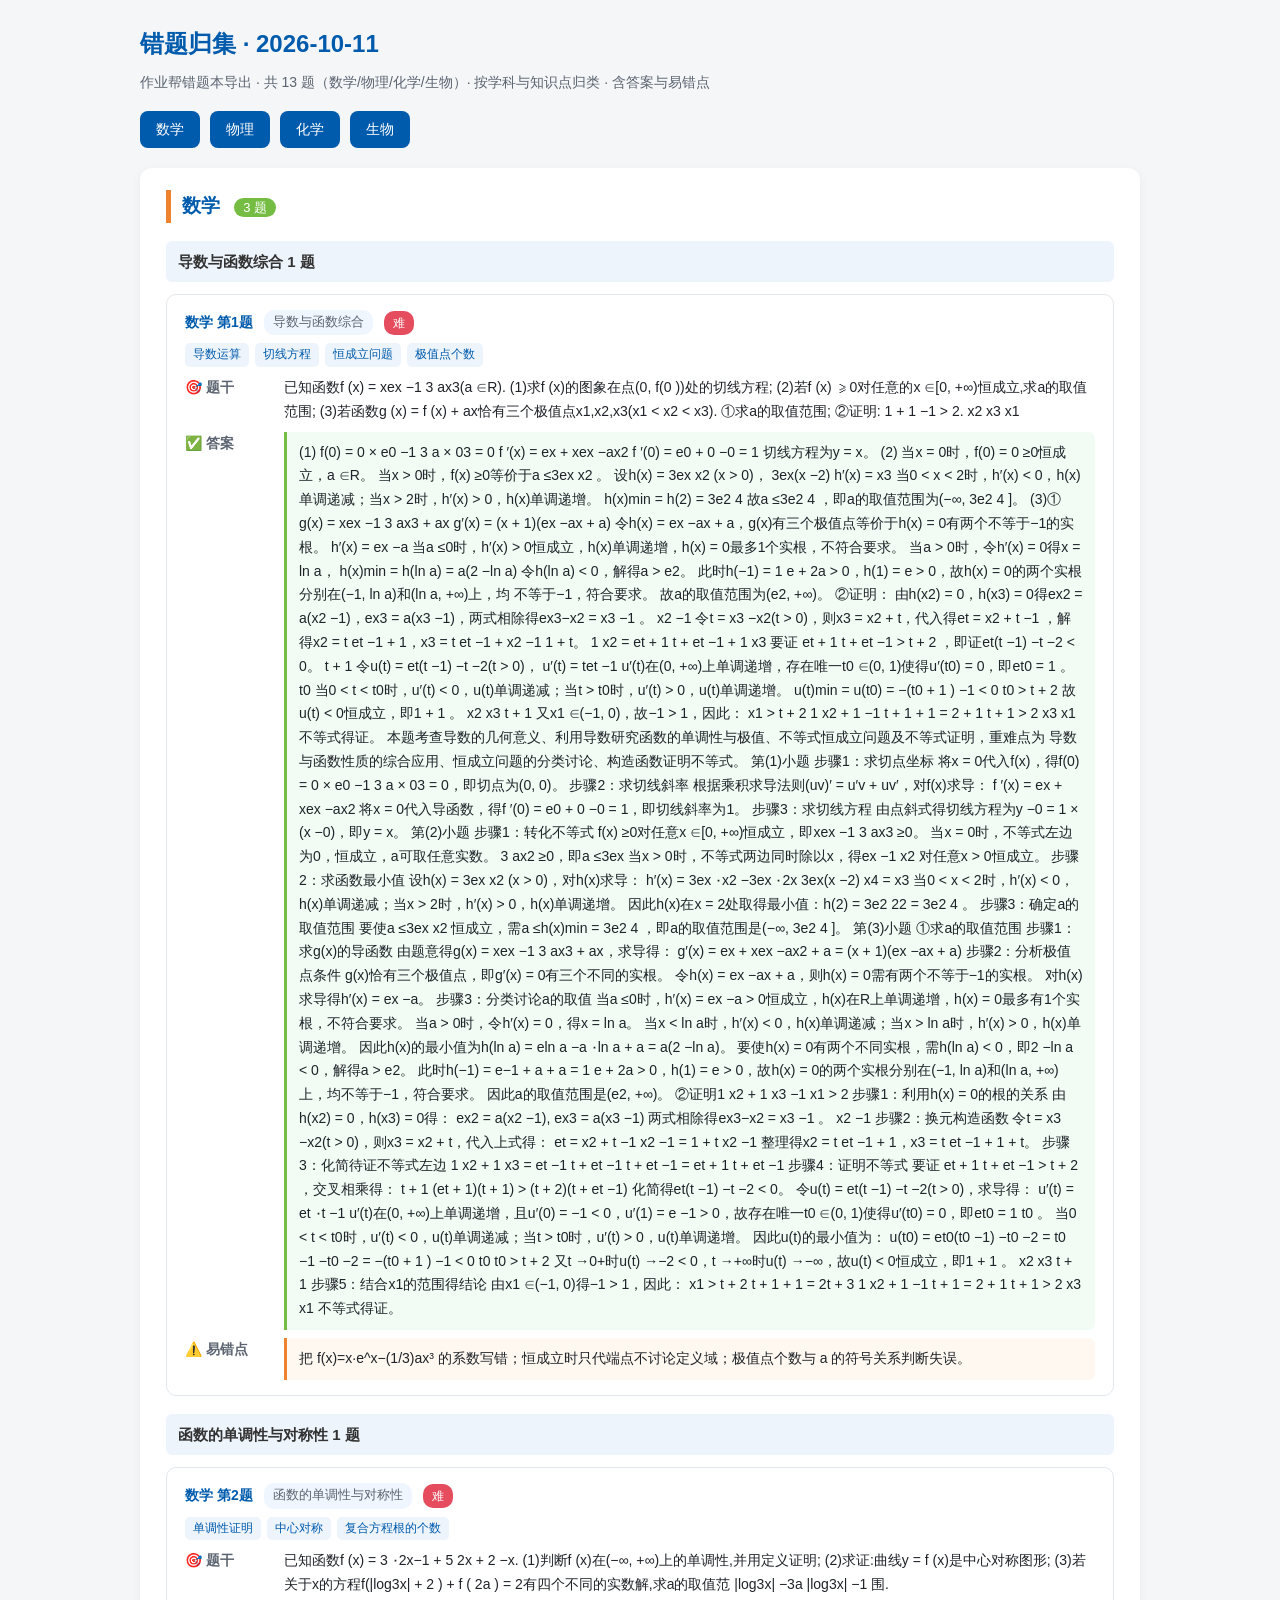
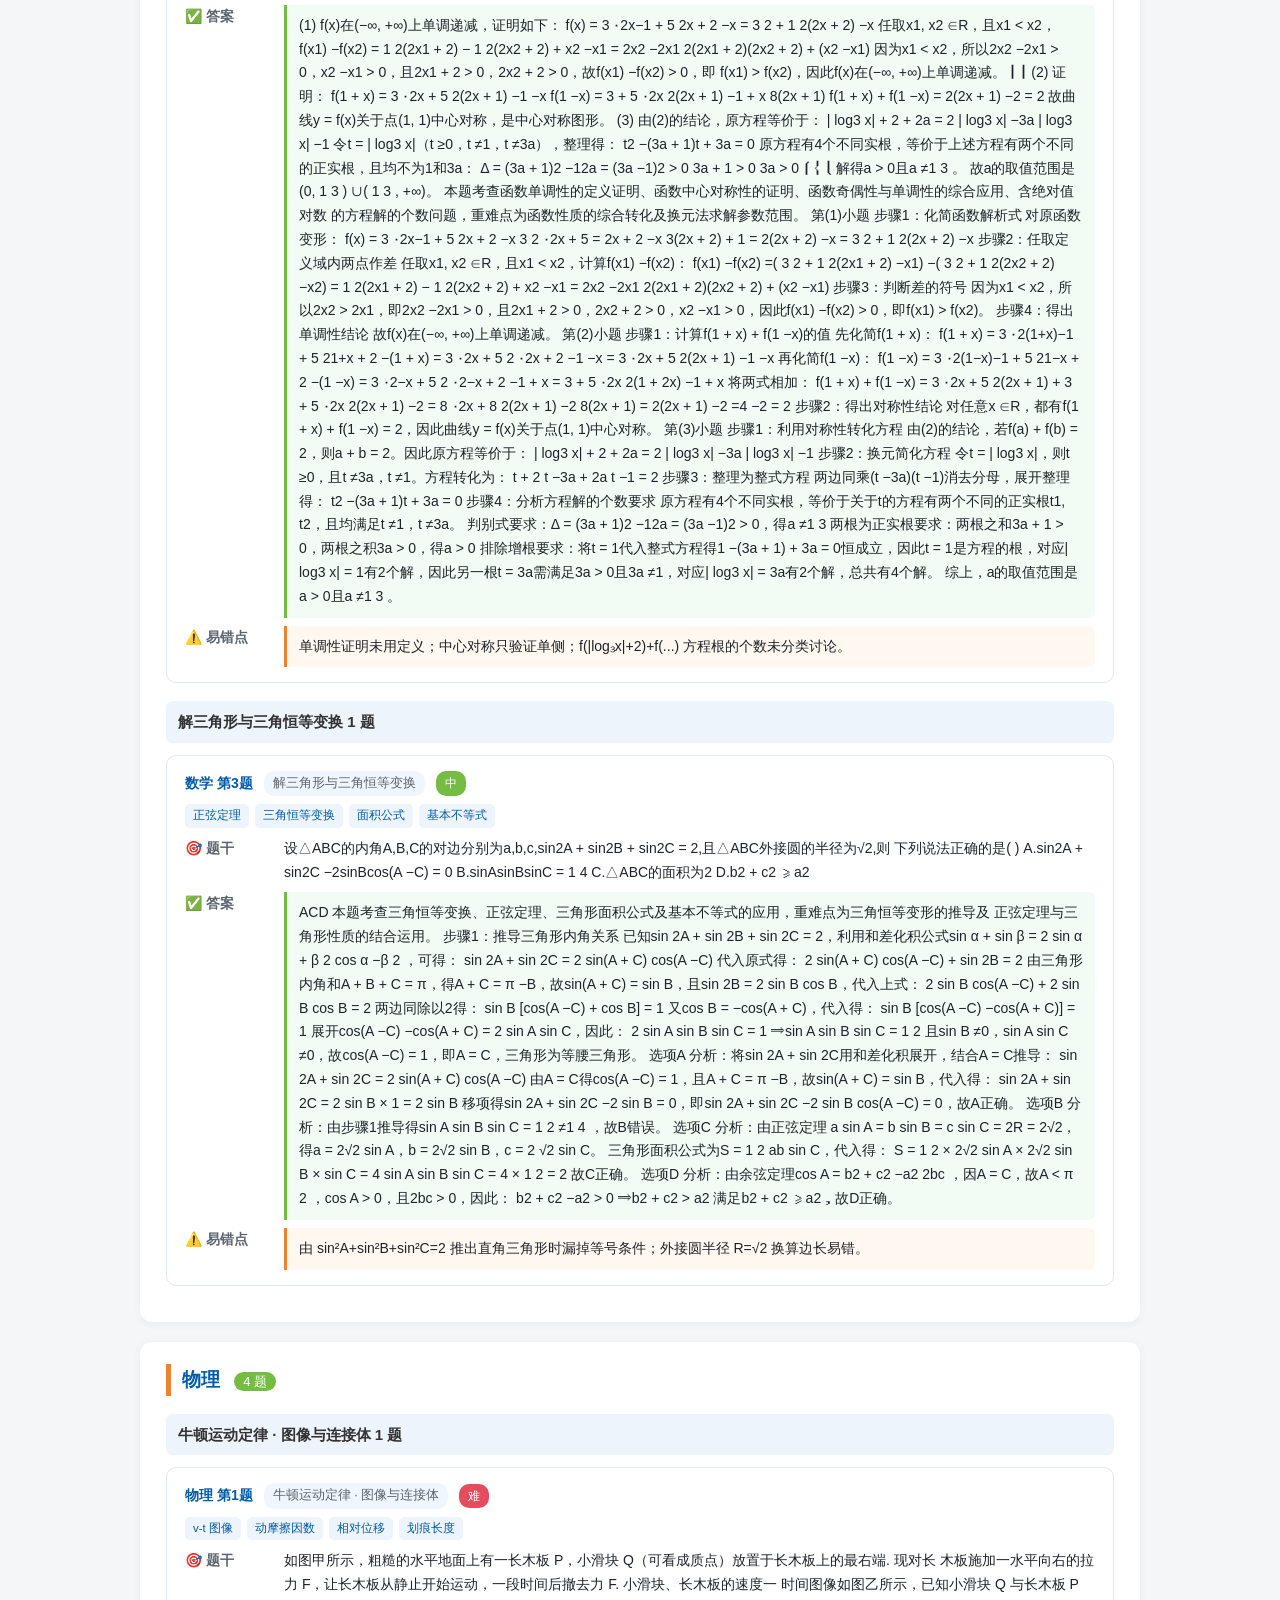
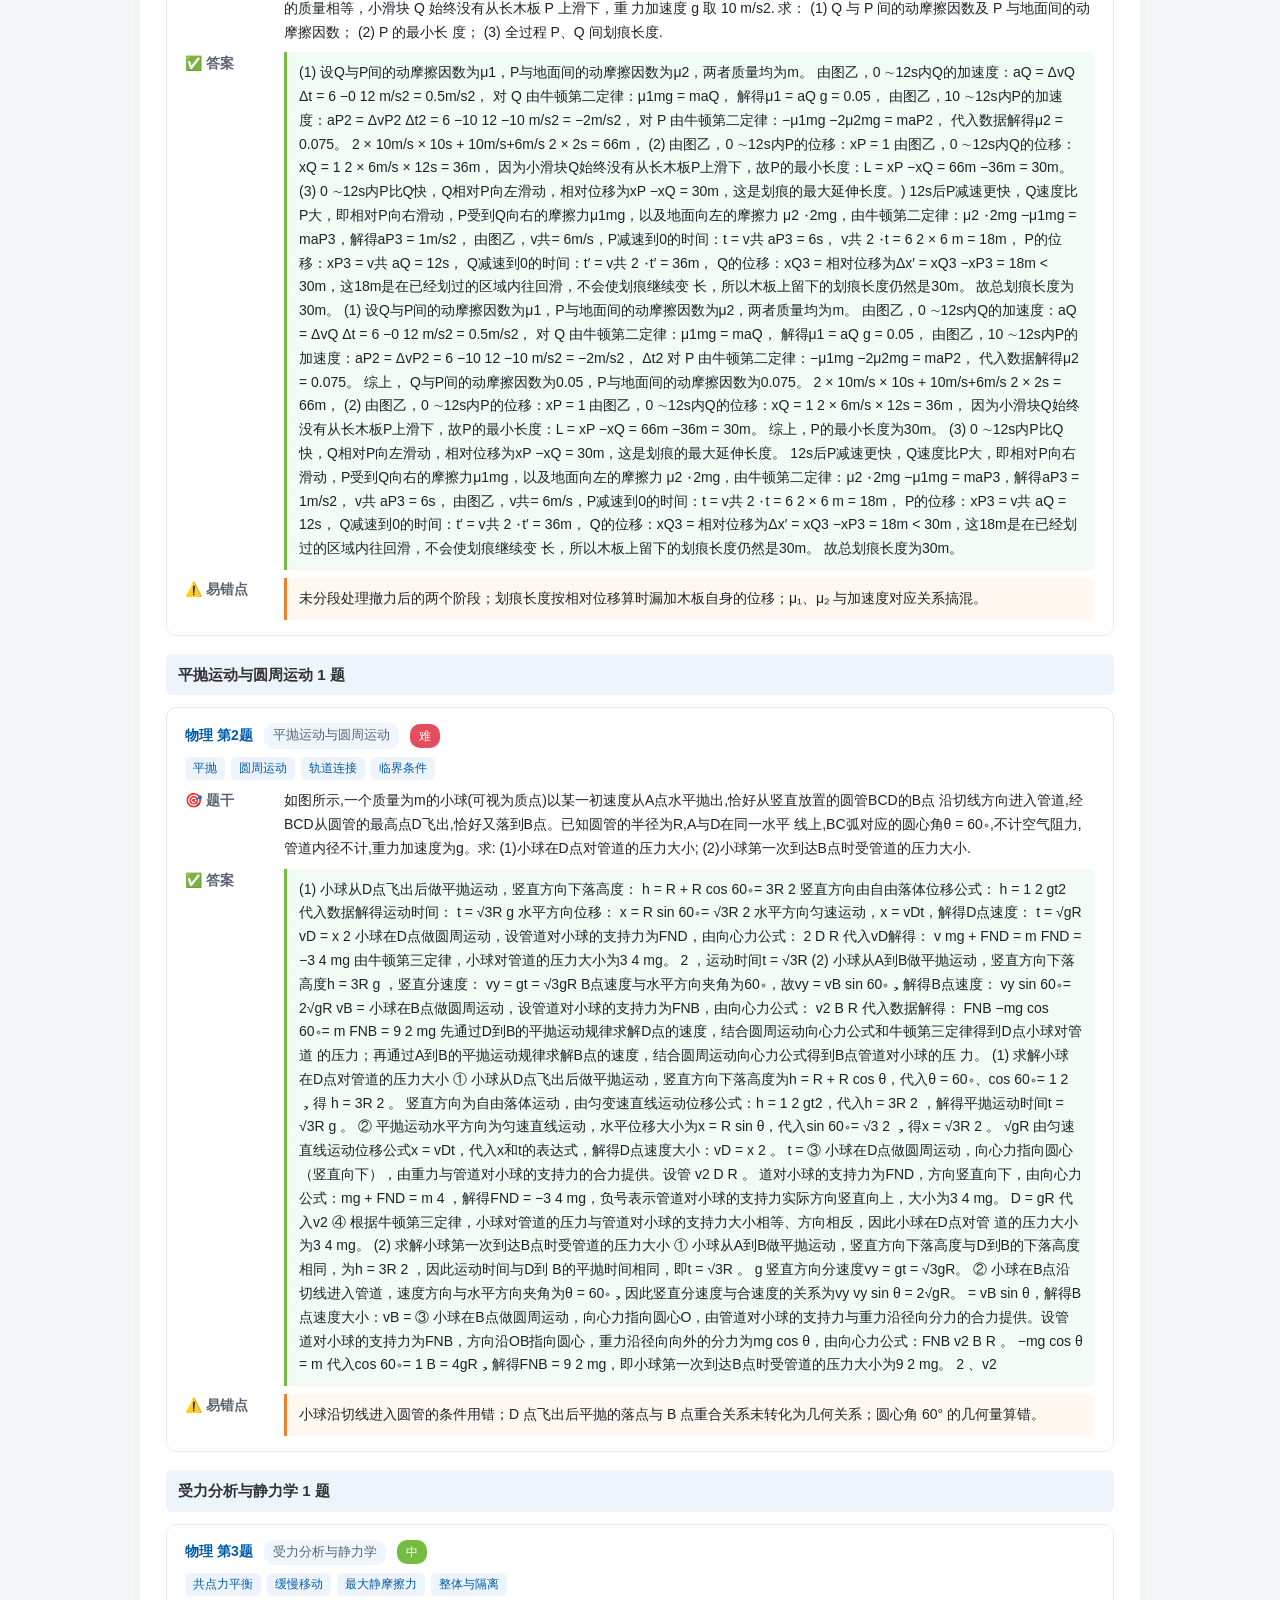
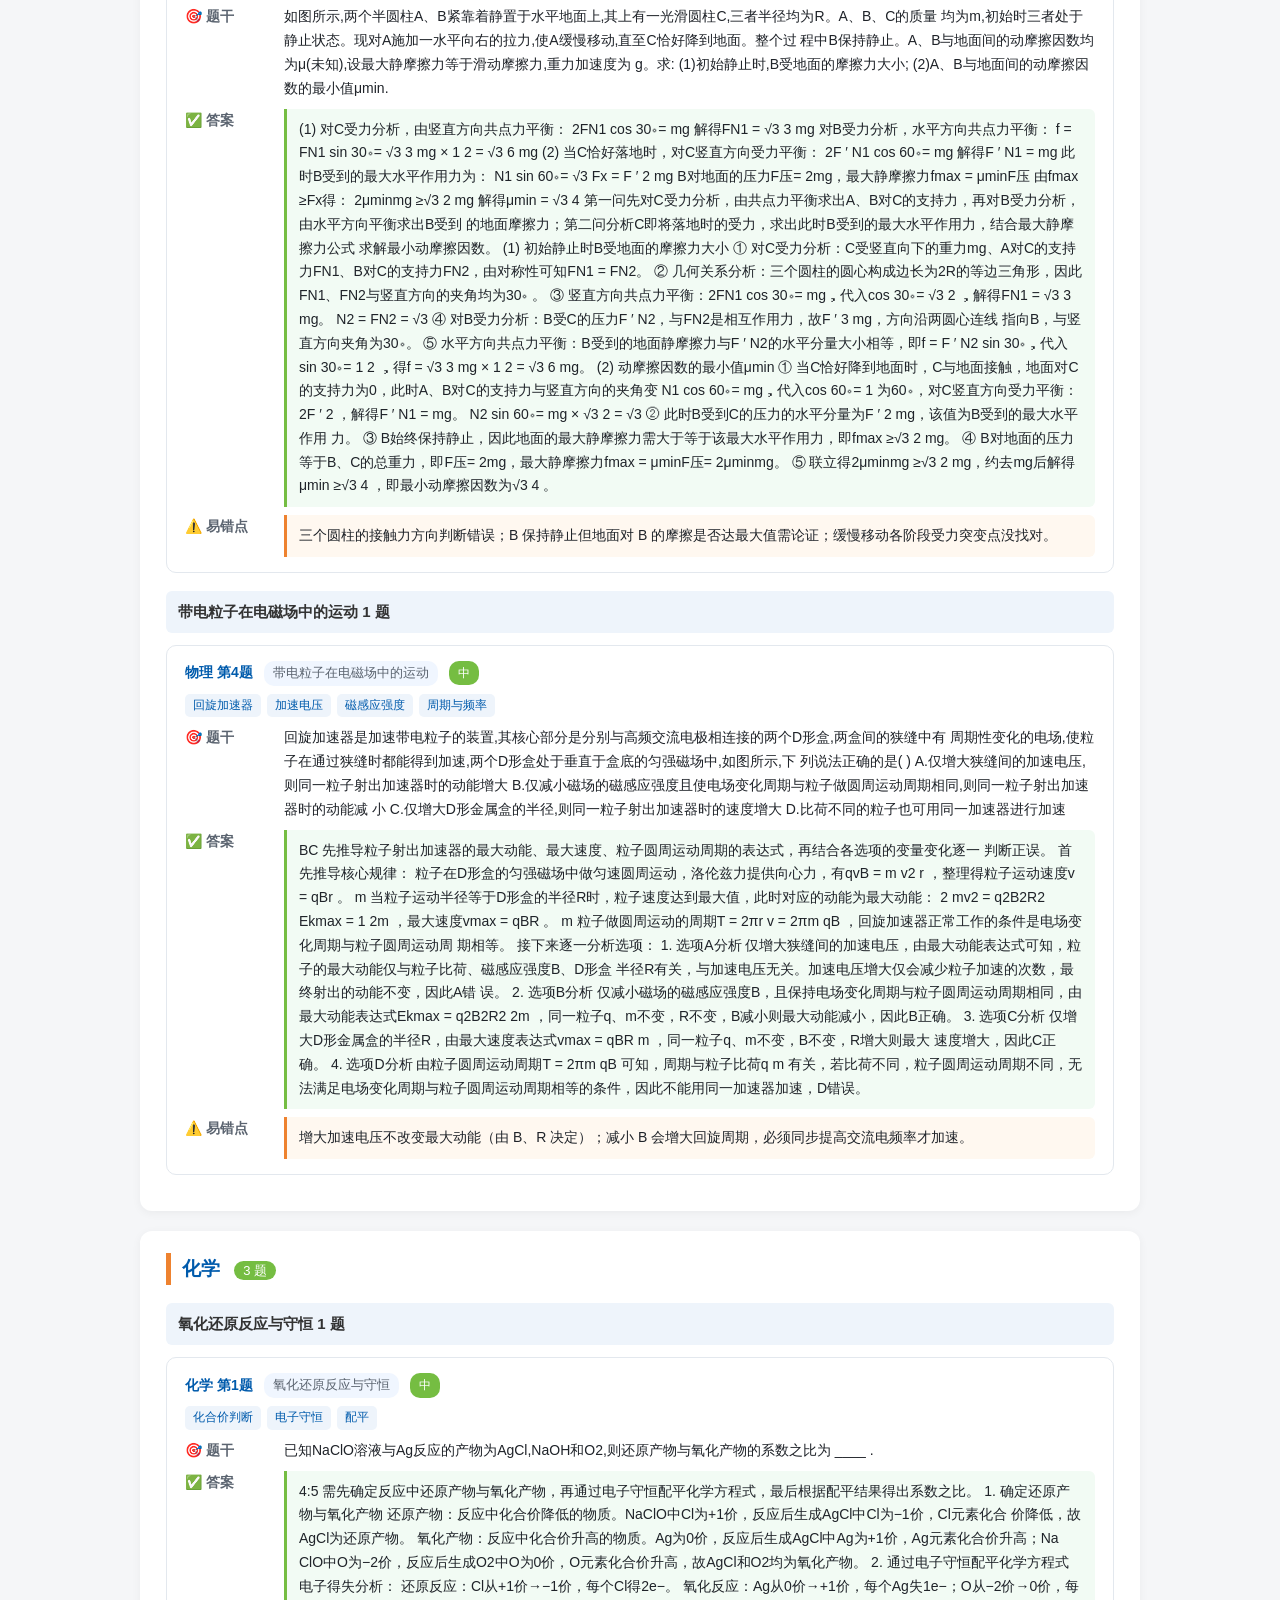
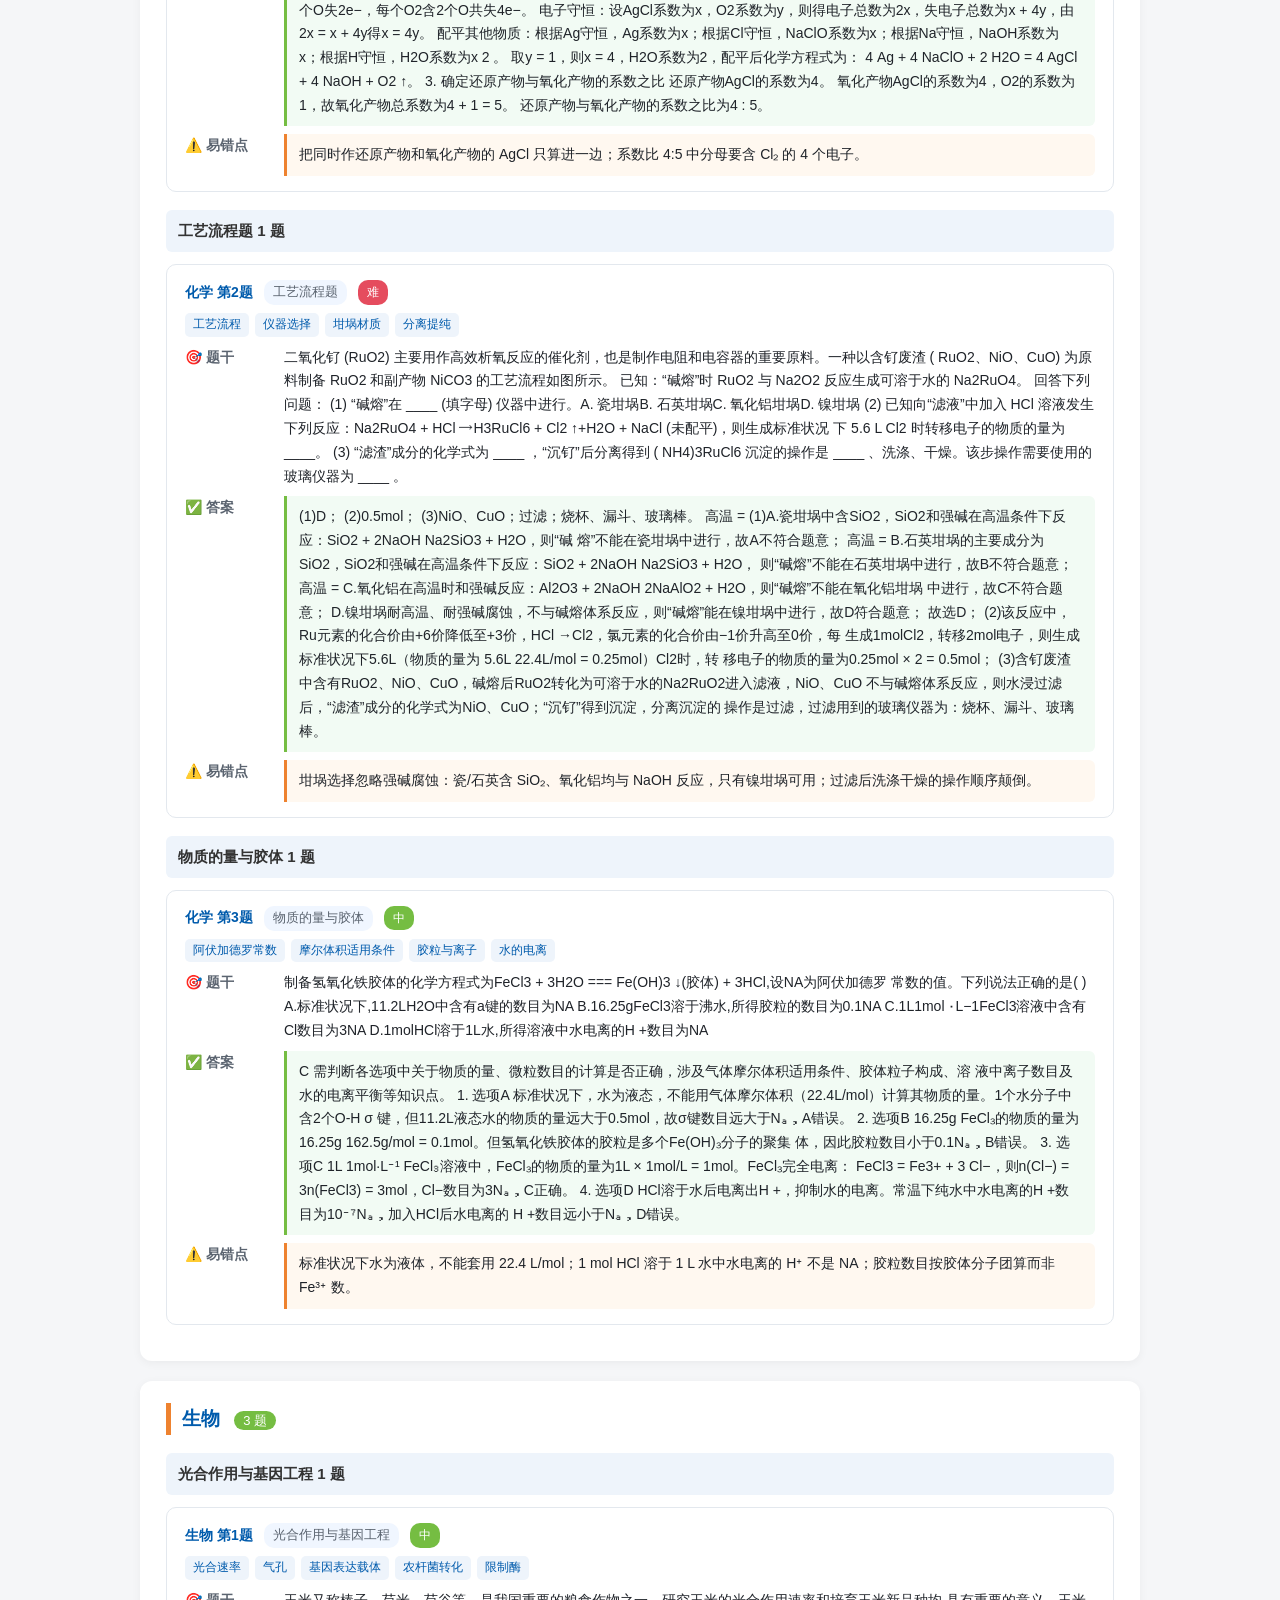
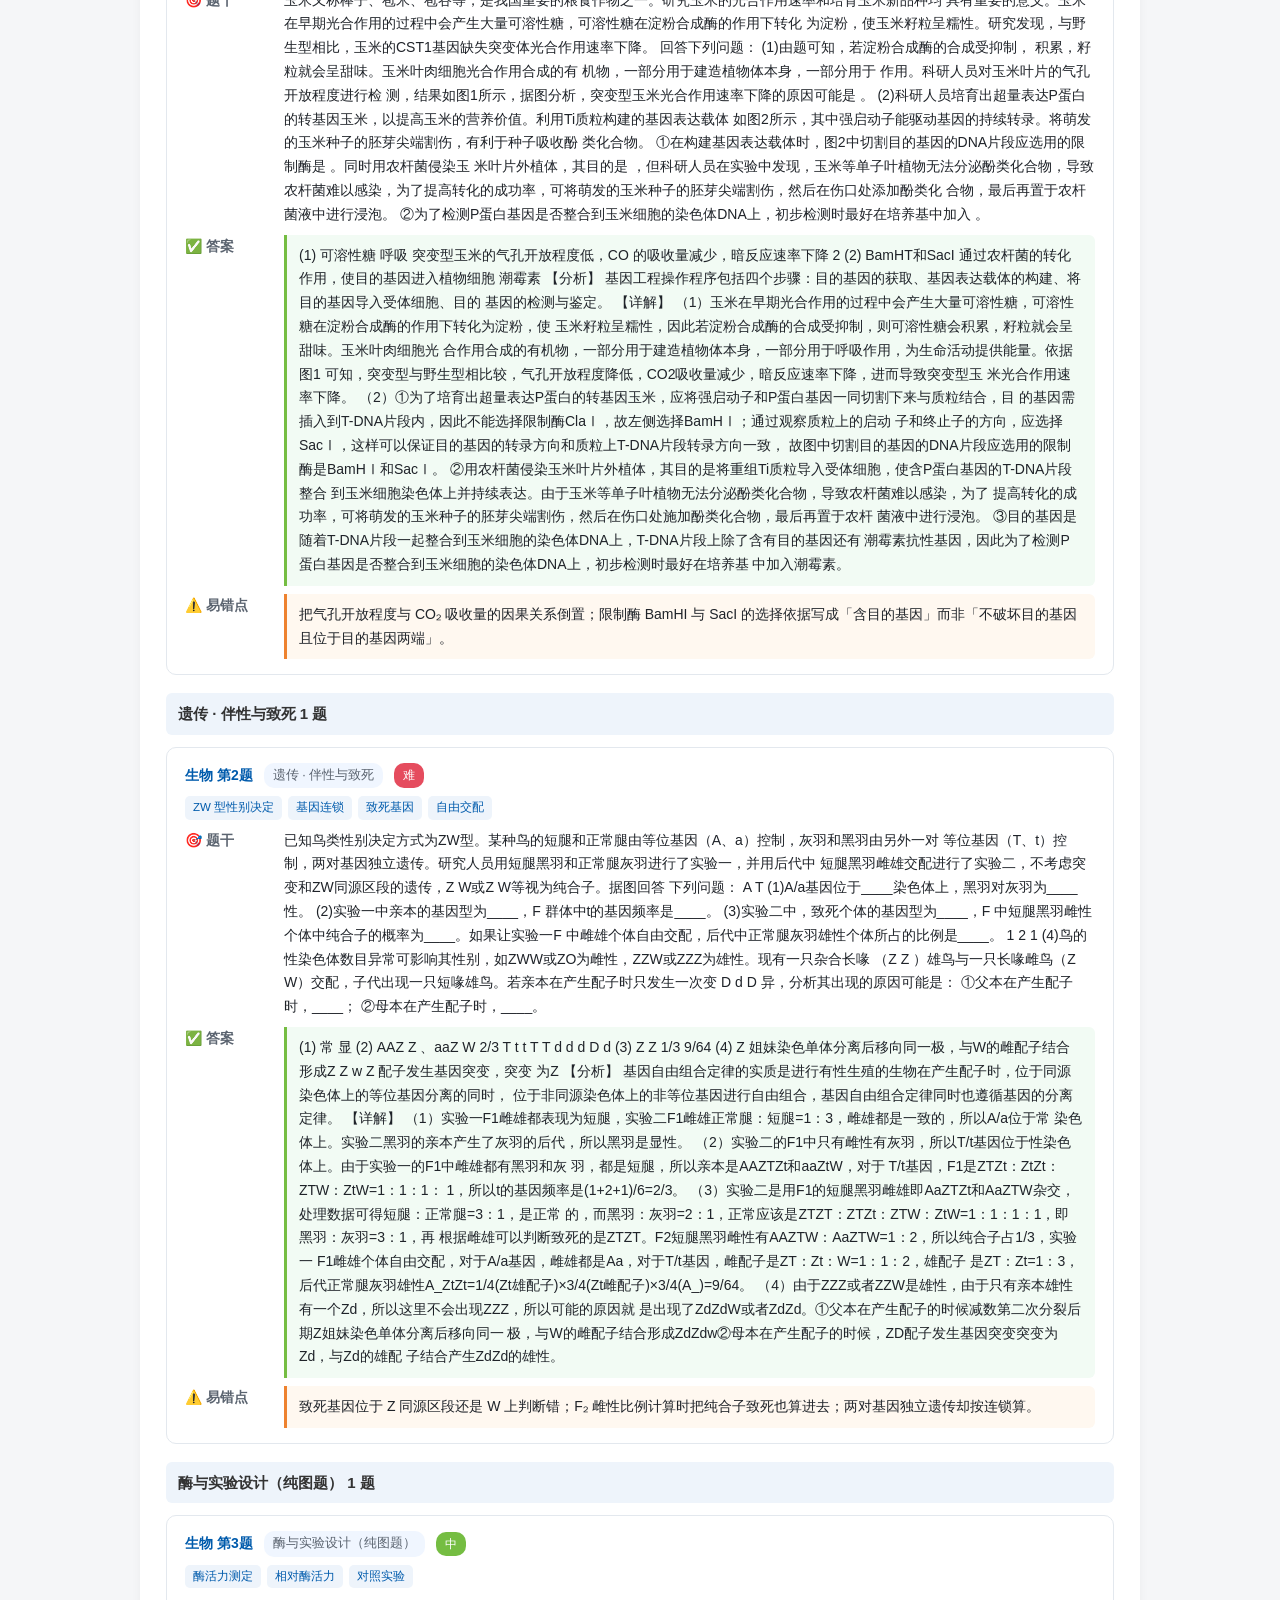
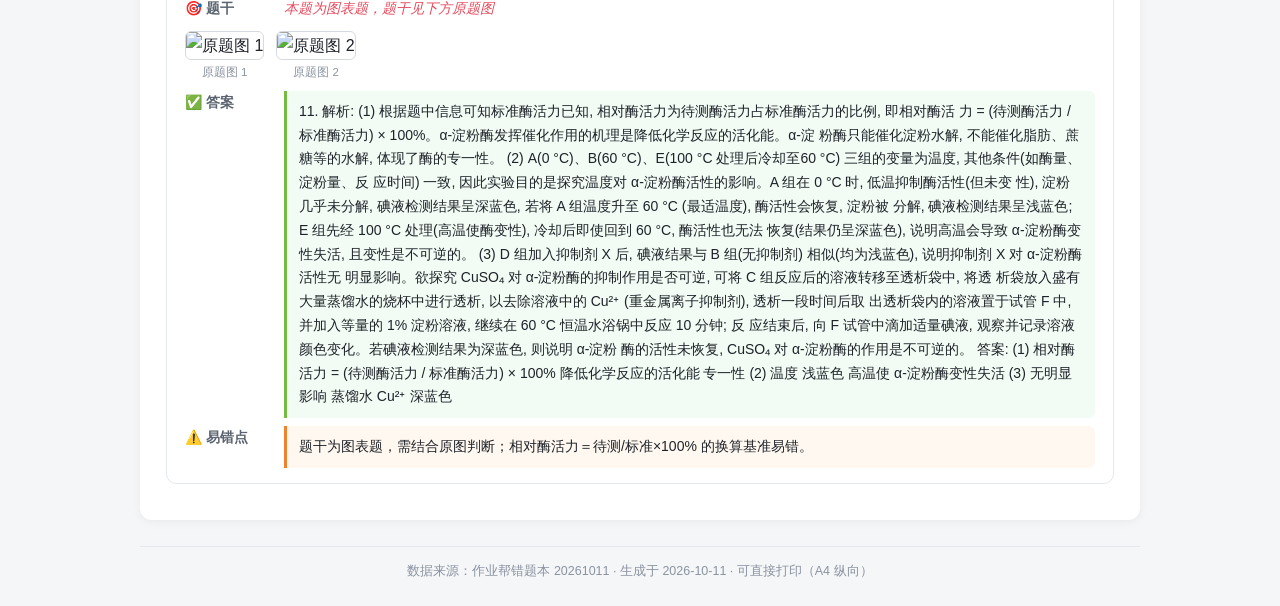
==== reports/错题集/20261011/错题归集_20261011.html @ e9d106ac "feat(gaokao): 2026-10-11 四科错题归集与按日期归档 - reports/错题集/20261011/：可打印 HTML 归档 + 39 张原题配图   按学科分节、按知识点分组，" ====
<!DOCTYPE html>
<html lang="zh-CN"><head><meta charset="utf-8">
<meta name="viewport" content="width=device-width,initial-scale=1">
<title>错题归集 · 2026-10-11</title>
<style>
*{box-sizing:border-box;margin:0;padding:0;font-family:-apple-system,"Segoe UI","Microsoft YaHei",sans-serif}
body{background:#f5f6f8;color:#1f2329;line-height:1.7;padding:24px}
.wrap{max-width:1000px;margin:0 auto}
h1{font-size:24px;color:#005BAC;margin-bottom:6px}
.meta{color:#5b6470;font-size:14px;margin-bottom:16px}
.nav{display:flex;gap:10px;flex-wrap:wrap;margin-bottom:20px}
.nav a{font-size:14px;padding:7px 16px;background:#005BAC;color:#fff;border-radius:8px;text-decoration:none}
.subject{background:#fff;border-radius:12px;padding:22px 26px;margin-bottom:20px;box-shadow:0 2px 10px rgba(0,0,0,.05)}
h2{font-size:19px;color:#005BAC;border-left:5px solid #EE822F;padding-left:11px;margin-bottom:16px}
h2 .cnt{font-size:13px;color:#fff;background:#75BD42;padding:2px 9px;border-radius:10px;margin-left:9px;font-weight:400}
.kn-title{font-size:15px;background:#eef4fb;color:#333;padding:8px 12px;border-radius:6px;margin:18px 0 12px}
.q{border:1px solid #e3e8ee;border-radius:10px;padding:15px 18px;margin-bottom:14px;break-inside:avoid}
.q-head{display:flex;align-items:center;gap:11px;flex-wrap:wrap;margin-bottom:8px}
.q-no{font-size:14px;font-weight:700;color:#005BAC}
.q-kn{font-size:12.5px;color:#5b6470;background:#f0f6ff;padding:2px 9px;border-radius:10px}
.q-diff{font-size:12px;padding:2px 9px;border-radius:10px;color:#fff}
.diff-中{background:#75BD42}.diff-难{background:#E54C5E}
.q-tags{margin-bottom:9px;display:flex;gap:6px;flex-wrap:wrap}
.tag{font-size:11.5px;background:#eef4fb;color:#005BAC;border-radius:5px;padding:2px 8px}
.block{display:flex;gap:11px;margin-top:8px;font-size:14px}
.label{flex:0 0 88px;color:#5b6470;font-weight:600}
.val{flex:1;min-width:0;white-space:pre-wrap;word-break:break-word}
.val.ans{background:#f2fbf4;border-left:3px solid #75BD42;padding:9px 12px;border-radius:0 6px 6px 0}
.val.trap{background:#fff8f0;border-left:3px solid #EE822F;padding:9px 12px;border-radius:0 6px 6px 0}
.imgonly{color:#E54C5E;font-style:italic}
.imgs{display:flex;gap:12px;flex-wrap:wrap;margin-top:10px}
.imgs figure{margin:0;max-width:230px}
.imgs img{width:100%;border:1px solid #d5dae0;border-radius:6px}
.imgs figcaption{font-size:11.5px;color:#8a93a0;text-align:center;margin-top:3px}
footer{text-align:center;color:#8a93a0;font-size:12.5px;margin-top:26px;padding-top:14px;border-top:1px solid #e3e8ee}
@media print{body{background:#fff;padding:0}.nav{display:none}.subject{box-shadow:none;padding:12px}.q{border-color:#ccc}}
</style></head><body><div class="wrap">
<h1>错题归集 · 2026-10-11</h1>
<p class="meta">作业帮错题本导出 · 共 13 题（数学/物理/化学/生物）· 按学科与知识点归类 · 含答案与易错点</p>
<div class="nav"><a href="#math">数学</a><a href="#phys">物理</a><a href="#chem">化学</a><a href="#bio">生物</a></div>
<section class="subject"><h2>数学 <span class="cnt">3 题</span></h2><h3 class="kn-title">导数与函数综合 <span class="cnt">1 题</span></h3>
<div class="q" id="q-math-1">
  <div class="q-head">
    <span class="q-no">数学 第1题</span>
    <span class="q-kn">导数与函数综合</span>
    <span class="q-diff diff-难">难</span>
  </div>
  <div class="q-tags"><span class="tag">导数运算</span><span class="tag">切线方程</span><span class="tag">恒成立问题</span><span class="tag">极值点个数</span></div>
  <div class="block"><span class="label">🎯 题干</span><div class="val">已知函数f (x) = xex −1 3 ax3(a ∈R). (1)求f (x)的图象在点(0, f(0 ))处的切线方程; (2)若f (x) ⩾0对任意的x ∈[0, +∞)恒成立,求a的取值范围; (3)若函数g (x) = f (x) + ax恰有三个极值点x1,x2,x3(x1 < x2 < x3). ①求a的取值范围; ②证明: 1 + 1 −1 > 2. x2 x3 x1</div></div>
  
  <div class="block"><span class="label">✅ 答案</span><div class="val ans">(1) f(0) = 0 × e0 −1 3 a × 03 = 0 f ′(x) = ex + xex −ax2 f ′(0) = e0 + 0 −0 = 1 切线方程为y = x。 (2) 当x = 0时，f(0) = 0 ≥0恒成立，a ∈R。 当x &gt; 0时，f(x) ≥0等价于a ≤3ex x2 。 设h(x) = 3ex x2 (x &gt; 0)， 3ex(x −2) h′(x) = x3 当0 &lt; x &lt; 2时，h′(x) &lt; 0，h(x)单调递减；当x &gt; 2时，h′(x) &gt; 0，h(x)单调递增。 h(x)min = h(2) = 3e2 4 故a ≤3e2 4 ，即a的取值范围为(−∞, 3e2 4 ]。 (3)① g(x) = xex −1 3 ax3 + ax g′(x) = (x + 1)(ex −ax + a) 令h(x) = ex −ax + a，g(x)有三个极值点等价于h(x) = 0有两个不等于−1的实根。 h′(x) = ex −a 当a ≤0时，h′(x) &gt; 0恒成立，h(x)单调递增，h(x) = 0最多1个实根，不符合要求。 当a &gt; 0时，令h′(x) = 0得x = ln a， h(x)min = h(ln a) = a(2 −ln a) 令h(ln a) &lt; 0，解得a &gt; e2。 此时h(−1) = 1 e + 2a &gt; 0，h(1) = e &gt; 0，故h(x) = 0的两个实根分别在(−1, ln a)和(ln a, +∞)上，均 不等于−1，符合要求。 故a的取值范围为(e2, +∞)。 ②证明： 由h(x2) = 0，h(x3) = 0得ex2 = a(x2 −1)，ex3 = a(x3 −1)，两式相除得ex3−x2 = x3 −1 。 x2 −1 令t = x3 −x2(t &gt; 0)，则x3 = x2 + t，代入得et = x2 + t −1 ，解得x2 = t et −1 + 1，x3 = t et −1 + x2 −1 1 + t。 1 x2 = et + 1 t + et −1 + 1 x3 要证 et + 1 t + et −1 &gt; t + 2 ，即证et(t −1) −t −2 &lt; 0。 t + 1 令u(t) = et(t −1) −t −2(t &gt; 0)， u′(t) = tet −1 u′(t)在(0, +∞)上单调递增，存在唯一t0 ∈(0, 1)使得u′(t0) = 0，即et0 = 1 。 t0 当0 &lt; t &lt; t0时，u′(t) &lt; 0，u(t)单调递减；当t &gt; t0时，u′(t) &gt; 0，u(t)单调递增。 u(t)min = u(t0) = −(t0 + 1 ) −1 &lt; 0 t0 &gt; t + 2 故u(t) &lt; 0恒成立，即1 + 1 。 x2 x3 t + 1 又x1 ∈(−1, 0)，故−1 &gt; 1，因此： x1 &gt; t + 2 1 x2 + 1 −1 t + 1 + 1 = 2 + 1 t + 1 &gt; 2 x3 x1 不等式得证。 本题考查导数的几何意义、利用导数研究函数的单调性与极值、不等式恒成立问题及不等式证明，重难点为 导数与函数性质的综合应用、恒成立问题的分类讨论、构造函数证明不等式。 第(1)小题 步骤1：求切点坐标 将x = 0代入f(x)，得f(0) = 0 × e0 −1 3 a × 03 = 0，即切点为(0, 0)。 步骤2：求切线斜率 根据乘积求导法则(uv)′ = u′v + uv′，对f(x)求导： f ′(x) = ex + xex −ax2 将x = 0代入导函数，得f ′(0) = e0 + 0 −0 = 1，即切线斜率为1。 步骤3：求切线方程 由点斜式得切线方程为y −0 = 1 × (x −0)，即y = x。 第(2)小题 步骤1：转化不等式 f(x) ≥0对任意x ∈[0, +∞)恒成立，即xex −1 3 ax3 ≥0。 当x = 0时，不等式左边为0，恒成立，a可取任意实数。 3 ax2 ≥0，即a ≤3ex 当x &gt; 0时，不等式两边同时除以x，得ex −1 x2 对任意x &gt; 0恒成立。 步骤2：求函数最小值 设h(x) = 3ex x2 (x &gt; 0)，对h(x)求导： h′(x) = 3ex ⋅x2 −3ex ⋅2x 3ex(x −2) x4 = x3 当0 &lt; x &lt; 2时，h′(x) &lt; 0，h(x)单调递减；当x &gt; 2时，h′(x) &gt; 0，h(x)单调递增。 因此h(x)在x = 2处取得最小值：h(2) = 3e2 22 = 3e2 4 。 步骤3：确定a的取值范围 要使a ≤3ex x2 恒成立，需a ≤h(x)min = 3e2 4 ，即a的取值范围是(−∞, 3e2 4 ]。 第(3)小题 ①求a的取值范围 步骤1：求g(x)的导函数 由题意得g(x) = xex −1 3 ax3 + ax，求导得： g′(x) = ex + xex −ax2 + a = (x + 1)(ex −ax + a) 步骤2：分析极值点条件 g(x)恰有三个极值点，即g′(x) = 0有三个不同的实根。 令h(x) = ex −ax + a，则h(x) = 0需有两个不等于−1的实根。 对h(x)求导得h′(x) = ex −a。 步骤3：分类讨论a的取值 当a ≤0时，h′(x) = ex −a &gt; 0恒成立，h(x)在R上单调递增，h(x) = 0最多有1个实根，不符合要求。 当a &gt; 0时，令h′(x) = 0，得x = ln a。 当x &lt; ln a时，h′(x) &lt; 0，h(x)单调递减；当x &gt; ln a时，h′(x) &gt; 0，h(x)单调递增。 因此h(x)的最小值为h(ln a) = eln a −a ⋅ln a + a = a(2 −ln a)。 要使h(x) = 0有两个不同实根，需h(ln a) &lt; 0，即2 −ln a &lt; 0，解得a &gt; e2。 此时h(−1) = e−1 + a + a = 1 e + 2a &gt; 0，h(1) = e &gt; 0，故h(x) = 0的两个实根分别在(−1, ln a)和(ln a, +∞)上，均不等于−1，符合要求。 因此a的取值范围是(e2, +∞)。 ②证明1 x2 + 1 x3 −1 x1 &gt; 2 步骤1：利用h(x) = 0的根的关系 由h(x2) = 0，h(x3) = 0得： ex2 = a(x2 −1), ex3 = a(x3 −1) 两式相除得ex3−x2 = x3 −1 。 x2 −1 步骤2：换元构造函数 令t = x3 −x2(t &gt; 0)，则x3 = x2 + t，代入上式得： et = x2 + t −1 x2 −1 = 1 + t x2 −1 整理得x2 = t et −1 + 1，x3 = t et −1 + 1 + t。 步骤3：化简待证不等式左边 1 x2 + 1 x3 = et −1 t + et −1 t + et −1 = et + 1 t + et −1 步骤4：证明不等式 要证 et + 1 t + et −1 &gt; t + 2 ，交叉相乘得： t + 1 (et + 1)(t + 1) &gt; (t + 2)(t + et −1) 化简得et(t −1) −t −2 &lt; 0。 令u(t) = et(t −1) −t −2(t &gt; 0)，求导得： u′(t) = et ⋅t −1 u′(t)在(0, +∞)上单调递增，且u′(0) = −1 &lt; 0，u′(1) = e −1 &gt; 0，故存在唯一t0 ∈(0, 1)使得u′(t0) = 0，即et0 = 1 t0 。 当0 &lt; t &lt; t0时，u′(t) &lt; 0，u(t)单调递减；当t &gt; t0时，u′(t) &gt; 0，u(t)单调递增。 因此u(t)的最小值为： u(t0) = et0(t0 −1) −t0 −2 = t0 −1 −t0 −2 = −(t0 + 1 ) −1 &lt; 0 t0 t0 &gt; t + 2 又t →0+时u(t) →−2 &lt; 0，t →+∞时u(t) →−∞，故u(t) &lt; 0恒成立，即1 + 1 。 x2 x3 t + 1 步骤5：结合x1的范围得结论 由x1 ∈(−1, 0)得−1 &gt; 1，因此： x1 &gt; t + 2 t + 1 + 1 = 2t + 3 1 x2 + 1 −1 t + 1 = 2 + 1 t + 1 &gt; 2 x3 x1 不等式得证。</div></div>
  <div class="block"><span class="label">⚠️ 易错点</span><div class="val trap">把 f(x)=x·e^x−(1/3)ax³ 的系数写错；恒成立时只代端点不讨论定义域；极值点个数与 a 的符号关系判断失误。</div></div>
</div><h3 class="kn-title">函数的单调性与对称性 <span class="cnt">1 题</span></h3>
<div class="q" id="q-math-1">
  <div class="q-head">
    <span class="q-no">数学 第2题</span>
    <span class="q-kn">函数的单调性与对称性</span>
    <span class="q-diff diff-难">难</span>
  </div>
  <div class="q-tags"><span class="tag">单调性证明</span><span class="tag">中心对称</span><span class="tag">复合方程根的个数</span></div>
  <div class="block"><span class="label">🎯 题干</span><div class="val">已知函数f (x) = 3 ⋅2x−1 + 5 2x + 2 −x. (1)判断f (x)在(−∞, +∞)上的单调性,并用定义证明; (2)求证:曲线y = f (x)是中心对称图形; (3)若关于x的方程f(|log3x| + 2 ) + f ( 2a ) = 2有四个不同的实数解,求a的取值范 |log3x| −3a |log3x| −1 围.</div></div>
  
  <div class="block"><span class="label">✅ 答案</span><div class="val ans">(1) f(x)在(−∞, +∞)上单调递减，证明如下： f(x) = 3 ⋅2x−1 + 5 2x + 2 −x = 3 2 + 1 2(2x + 2) −x 任取x1, x2 ∈R，且x1 &lt; x2， f(x1) −f(x2) = 1 2(2x1 + 2) − 1 2(2x2 + 2) + x2 −x1 = 2x2 −2x1 2(2x1 + 2)(2x2 + 2) + (x2 −x1) 因为x1 &lt; x2，所以2x2 −2x1 &gt; 0，x2 −x1 &gt; 0，且2x1 + 2 &gt; 0，2x2 + 2 &gt; 0，故f(x1) −f(x2) &gt; 0，即 f(x1) &gt; f(x2)，因此f(x)在(−∞, +∞)上单调递减。 ⎪ ⎪ (2) 证明： f(1 + x) = 3 ⋅2x + 5 2(2x + 1) −1 −x f(1 −x) = 3 + 5 ⋅2x 2(2x + 1) −1 + x 8(2x + 1) f(1 + x) + f(1 −x) = 2(2x + 1) −2 = 2 故曲线y = f(x)关于点(1, 1)中心对称，是中心对称图形。 (3) 由(2)的结论，原方程等价于： | log3 x| + 2 + 2a = 2 | log3 x| −3a | log3 x| −1 令t = | log3 x|（t ≥0，t ≠1，t ≠3a），整理得： t2 −(3a + 1)t + 3a = 0 原方程有4个不同实根，等价于上述方程有两个不同的正实根，且均不为1和3a： Δ = (3a + 1)2 −12a = (3a −1)2 &gt; 0 3a + 1 &gt; 0 3a &gt; 0 ⎧ ⎨ ⎩ 解得a &gt; 0且a ≠1 3 。 故a的取值范围是(0, 1 3 ) ∪( 1 3 , +∞)。 本题考查函数单调性的定义证明、函数中心对称性的证明、函数奇偶性与单调性的综合应用、含绝对值对数 的方程解的个数问题，重难点为函数性质的综合转化及换元法求解参数范围。 第(1)小题 步骤1：化简函数解析式 对原函数变形： f(x) = 3 ⋅2x−1 + 5 2x + 2 −x 3 2 ⋅2x + 5 = 2x + 2 −x 3(2x + 2) + 1 = 2(2x + 2) −x = 3 2 + 1 2(2x + 2) −x 步骤2：任取定义域内两点作差 任取x1, x2 ∈R，且x1 &lt; x2，计算f(x1) −f(x2)： f(x1) −f(x2) =( 3 2 + 1 2(2x1 + 2) −x1) −( 3 2 + 1 2(2x2 + 2) −x2) = 1 2(2x1 + 2) − 1 2(2x2 + 2) + x2 −x1 = 2x2 −2x1 2(2x1 + 2)(2x2 + 2) + (x2 −x1) 步骤3：判断差的符号 因为x1 &lt; x2，所以2x2 &gt; 2x1，即2x2 −2x1 &gt; 0，且2x1 + 2 &gt; 0，2x2 + 2 &gt; 0，x2 −x1 &gt; 0，因此f(x1) −f(x2) &gt; 0，即f(x1) &gt; f(x2)。 步骤4：得出单调性结论 故f(x)在(−∞, +∞)上单调递减。 第(2)小题 步骤1：计算f(1 + x) + f(1 −x)的值 先化简f(1 + x)： f(1 + x) = 3 ⋅2(1+x)−1 + 5 21+x + 2 −(1 + x) = 3 ⋅2x + 5 2 ⋅2x + 2 −1 −x = 3 ⋅2x + 5 2(2x + 1) −1 −x 再化简f(1 −x)： f(1 −x) = 3 ⋅2(1−x)−1 + 5 21−x + 2 −(1 −x) = 3 ⋅2−x + 5 2 ⋅2−x + 2 −1 + x = 3 + 5 ⋅2x 2(1 + 2x) −1 + x 将两式相加： f(1 + x) + f(1 −x) = 3 ⋅2x + 5 2(2x + 1) + 3 + 5 ⋅2x 2(2x + 1) −2 = 8 ⋅2x + 8 2(2x + 1) −2 8(2x + 1) = 2(2x + 1) −2 =4 −2 = 2 步骤2：得出对称性结论 对任意x ∈R，都有f(1 + x) + f(1 −x) = 2，因此曲线y = f(x)关于点(1, 1)中心对称。 第(3)小题 步骤1：利用对称性转化方程 由(2)的结论，若f(a) + f(b) = 2，则a + b = 2。因此原方程等价于： | log3 x| + 2 + 2a = 2 | log3 x| −3a | log3 x| −1 步骤2：换元简化方程 令t = | log3 x|，则t ≥0，且t ≠3a，t ≠1。方程转化为： t + 2 t −3a + 2a t −1 = 2 步骤3：整理为整式方程 两边同乘(t −3a)(t −1)消去分母，展开整理得： t2 −(3a + 1)t + 3a = 0 步骤4：分析方程解的个数要求 原方程有4个不同实根，等价于关于t的方程有两个不同的正实根t1, t2，且均满足t ≠1，t ≠3a。 判别式要求：Δ = (3a + 1)2 −12a = (3a −1)2 &gt; 0，得a ≠1 3 两根为正实根要求：两根之和3a + 1 &gt; 0，两根之积3a &gt; 0，得a &gt; 0 排除增根要求：将t = 1代入整式方程得1 −(3a + 1) + 3a = 0恒成立，因此t = 1是方程的根，对应| log3 x| = 1有2个解，因此另一根t = 3a需满足3a &gt; 0且3a ≠1，对应| log3 x| = 3a有2个解，总共有4个解。 综上，a的取值范围是a &gt; 0且a ≠1 3 。</div></div>
  <div class="block"><span class="label">⚠️ 易错点</span><div class="val trap">单调性证明未用定义；中心对称只验证单侧；f(|log₃x|+2)+f(...) 方程根的个数未分类讨论。</div></div>
</div><h3 class="kn-title">解三角形与三角恒等变换 <span class="cnt">1 题</span></h3>
<div class="q" id="q-math-1">
  <div class="q-head">
    <span class="q-no">数学 第3题</span>
    <span class="q-kn">解三角形与三角恒等变换</span>
    <span class="q-diff diff-中">中</span>
  </div>
  <div class="q-tags"><span class="tag">正弦定理</span><span class="tag">三角恒等变换</span><span class="tag">面积公式</span><span class="tag">基本不等式</span></div>
  <div class="block"><span class="label">🎯 题干</span><div class="val">设△ABC的内角A,B,C的对边分别为a,b,c,sin2A + sin2B + sin2C = 2,且△ABC外接圆的半径为√2,则 下列说法正确的是( ) A.sin2A + sin2C −2sinBcos(A −C) = 0 B.sinAsinBsinC = 1 4 C.△ABC的面积为2 D.b2 + c2 ⩾a2</div></div>
  
  <div class="block"><span class="label">✅ 答案</span><div class="val ans">ACD 本题考查三角恒等变换、正弦定理、三角形面积公式及基本不等式的应用，重难点为三角恒等变形的推导及 正弦定理与三角形性质的结合运用。 步骤1：推导三角形内角关系 已知sin 2A + sin 2B + sin 2C = 2，利用和差化积公式sin α + sin β = 2 sin α + β 2 cos α −β 2 ，可得： sin 2A + sin 2C = 2 sin(A + C) cos(A −C) 代入原式得： 2 sin(A + C) cos(A −C) + sin 2B = 2 由三角形内角和A + B + C = π，得A + C = π −B，故sin(A + C) = sin B，且sin 2B = 2 sin B cos B，代入上式： 2 sin B cos(A −C) + 2 sin B cos B = 2 两边同除以2得： sin B [cos(A −C) + cos B] = 1 又cos B = −cos(A + C)，代入得： sin B [cos(A −C) −cos(A + C)] = 1 展开cos(A −C) −cos(A + C) = 2 sin A sin C，因此： 2 sin A sin B sin C = 1 ⟹sin A sin B sin C = 1 2 且sin B ≠0，sin A sin C ≠0，故cos(A −C) = 1，即A = C，三角形为等腰三角形。 选项A 分析：将sin 2A + sin 2C用和差化积展开，结合A = C推导： sin 2A + sin 2C = 2 sin(A + C) cos(A −C) 由A = C得cos(A −C) = 1，且A + C = π −B，故sin(A + C) = sin B，代入得： sin 2A + sin 2C = 2 sin B × 1 = 2 sin B 移项得sin 2A + sin 2C −2 sin B = 0，即sin 2A + sin 2C −2 sin B cos(A −C) = 0，故A正确。 选项B 分析：由步骤1推导得sin A sin B sin C = 1 2 ≠1 4 ，故B错误。 选项C 分析：由正弦定理 a sin A = b sin B = c sin C = 2R = 2√2，得a = 2√2 sin A，b = 2√2 sin B，c = 2 √2 sin C。 三角形面积公式为S = 1 2 ab sin C，代入得： S = 1 2 × 2√2 sin A × 2√2 sin B × sin C = 4 sin A sin B sin C = 4 × 1 2 = 2 故C正确。 选项D 分析：由余弦定理cos A = b2 + c2 −a2 2bc ，因A = C，故A &lt; π 2 ，cos A &gt; 0，且2bc &gt; 0，因此： b2 + c2 −a2 &gt; 0 ⟹b2 + c2 &gt; a2 满足b2 + c2 ⩾a2，故D正确。</div></div>
  <div class="block"><span class="label">⚠️ 易错点</span><div class="val trap">由 sin²A+sin²B+sin²C=2 推出直角三角形时漏掉等号条件；外接圆半径 R=√2 换算边长易错。</div></div>
</div></section><section class="subject"><h2>物理 <span class="cnt">4 题</span></h2><h3 class="kn-title">牛顿运动定律 · 图像与连接体 <span class="cnt">1 题</span></h3>
<div class="q" id="q-phys-1">
  <div class="q-head">
    <span class="q-no">物理 第1题</span>
    <span class="q-kn">牛顿运动定律 · 图像与连接体</span>
    <span class="q-diff diff-难">难</span>
  </div>
  <div class="q-tags"><span class="tag">v-t 图像</span><span class="tag">动摩擦因数</span><span class="tag">相对位移</span><span class="tag">划痕长度</span></div>
  <div class="block"><span class="label">🎯 题干</span><div class="val">如图甲所示，粗糙的水平地面上有一长木板 P，小滑块 Q（可看成质点）放置于长木板上的最右端. 现对长 木板施加一水平向右的拉力 F，让长木板从静止开始运动，一段时间后撤去力 F. 小滑块、长木板的速度一 时间图像如图乙所示，已知小滑块 Q 与长木板 P 的质量相等，小滑块 Q 始终没有从长木板 P 上滑下，重 力加速度 g 取 10 m/s2. 求： (1) Q 与 P 间的动摩擦因数及 P 与地面间的动摩擦因数； (2) P 的最小长 度； (3) 全过程 P、Q 间划痕长度.</div></div>
  
  <div class="block"><span class="label">✅ 答案</span><div class="val ans">(1) 设Q与P间的动摩擦因数为μ1，P与地面间的动摩擦因数为μ2，两者质量均为m。 由图乙，0 ∼12s内Q的加速度：aQ = ΔvQ Δt = 6 −0 12 m/s2 = 0.5m/s2， 对 Q 由牛顿第二定律：μ1mg = maQ， 解得μ1 = aQ g = 0.05， 由图乙，10 ∼12s内P的加速度：aP2 = ΔvP2 Δt2 = 6 −10 12 −10 m/s2 = −2m/s2， 对 P 由牛顿第二定律：−μ1mg −2μ2mg = maP2， 代入数据解得μ2 = 0.075。 2 × 10m/s × 10s + 10m/s+6m/s 2 × 2s = 66m， (2) 由图乙，0 ∼12s内P的位移：xP = 1 由图乙，0 ∼12s内Q的位移：xQ = 1 2 × 6m/s × 12s = 36m， 因为小滑块Q始终没有从长木板P上滑下，故P的最小长度：L = xP −xQ = 66m −36m = 30m。 (3) 0 ∼12s内P比Q快，Q相对P向左滑动，相对位移为xP −xQ = 30m，这是划痕的最大延伸长度。) 12s后P减速更快，Q速度比P大，即相对P向右滑动，P受到Q向右的摩擦力μ1mg，以及地面向左的摩擦力 μ2 ⋅2mg，由牛顿第二定律：μ2 ⋅2mg −μ1mg = maP3，解得aP3 = 1m/s2， 由图乙，v共= 6m/s，P减速到0的时间：t = v共 aP3 = 6s， v共 2 ⋅t = 6 2 × 6 m = 18m， P的位移：xP3 = v共 aQ = 12s， Q减速到0的时间：t′ = v共 2 ⋅t′ = 36m， Q的位移：xQ3 = 相对位移为Δx′ = xQ3 −xP3 = 18m &lt; 30m，这18m是在已经划过的区域内往回滑，不会使划痕继续变 长，所以木板上留下的划痕长度仍然是30m。 故总划痕长度为30m。 (1) 设Q与P间的动摩擦因数为μ1，P与地面间的动摩擦因数为μ2，两者质量均为m。 由图乙，0 ∼12s内Q的加速度：aQ = ΔvQ Δt = 6 −0 12 m/s2 = 0.5m/s2， 对 Q 由牛顿第二定律：μ1mg = maQ， 解得μ1 = aQ g = 0.05， 由图乙，10 ∼12s内P的加速度：aP2 = ΔvP2 = 6 −10 12 −10 m/s2 = −2m/s2， Δt2 对 P 由牛顿第二定律：−μ1mg −2μ2mg = maP2， 代入数据解得μ2 = 0.075。 综上， Q与P间的动摩擦因数为0.05，P与地面间的动摩擦因数为0.075。 2 × 10m/s × 10s + 10m/s+6m/s 2 × 2s = 66m， (2) 由图乙，0 ∼12s内P的位移：xP = 1 由图乙，0 ∼12s内Q的位移：xQ = 1 2 × 6m/s × 12s = 36m， 因为小滑块Q始终没有从长木板P上滑下，故P的最小长度：L = xP −xQ = 66m −36m = 30m。 综上，P的最小长度为30m。 (3) 0 ∼12s内P比Q快，Q相对P向左滑动，相对位移为xP −xQ = 30m，这是划痕的最大延伸长度。 12s后P减速更快，Q速度比P大，即相对P向右滑动，P受到Q向右的摩擦力μ1mg，以及地面向左的摩擦力 μ2 ⋅2mg，由牛顿第二定律：μ2 ⋅2mg −μ1mg = maP3，解得aP3 = 1m/s2， v共 aP3 = 6s， 由图乙，v共= 6m/s，P减速到0的时间：t = v共 2 ⋅t = 6 2 × 6 m = 18m， P的位移：xP3 = v共 aQ = 12s， Q减速到0的时间：t′ = v共 2 ⋅t′ = 36m， Q的位移：xQ3 = 相对位移为Δx′ = xQ3 −xP3 = 18m &lt; 30m，这18m是在已经划过的区域内往回滑，不会使划痕继续变 长，所以木板上留下的划痕长度仍然是30m。 故总划痕长度为30m。</div></div>
  <div class="block"><span class="label">⚠️ 易错点</span><div class="val trap">未分段处理撤力后的两个阶段；划痕长度按相对位移算时漏加木板自身的位移；μ₁、μ₂ 与加速度对应关系搞混。</div></div>
</div><h3 class="kn-title">平抛运动与圆周运动 <span class="cnt">1 题</span></h3>
<div class="q" id="q-phys-1">
  <div class="q-head">
    <span class="q-no">物理 第2题</span>
    <span class="q-kn">平抛运动与圆周运动</span>
    <span class="q-diff diff-难">难</span>
  </div>
  <div class="q-tags"><span class="tag">平抛</span><span class="tag">圆周运动</span><span class="tag">轨道连接</span><span class="tag">临界条件</span></div>
  <div class="block"><span class="label">🎯 题干</span><div class="val">如图所示,一个质量为m的小球(可视为质点)以某一初速度从A点水平抛出,恰好从竖直放置的圆管BCD的B点 沿切线方向进入管道,经BCD从圆管的最高点D飞出,恰好又落到B点。已知圆管的半径为R,A与D在同一水平 线上,BC弧对应的圆心角θ = 60∘,不计空气阻力,管道内径不计,重力加速度为g。求: (1)小球在D点对管道的压力大小; (2)小球第一次到达B点时受管道的压力大小.</div></div>
  
  <div class="block"><span class="label">✅ 答案</span><div class="val ans">(1) 小球从D点飞出后做平抛运动，竖直方向下落高度： h = R + R cos 60∘= 3R 2 竖直方向由自由落体位移公式： h = 1 2 gt2 代入数据解得运动时间： t = √3R g 水平方向位移： x = R sin 60∘= √3R 2 水平方向匀速运动，x = vDt，解得D点速度： t = √gR vD = x 2 小球在D点做圆周运动，设管道对小球的支持力为FND，由向心力公式： 2 D R 代入vD解得： v mg + FND = m FND = −3 4 mg 由牛顿第三定律，小球对管道的压力大小为3 4 mg。 2 ，运动时间t = √3R (2) 小球从A到B做平抛运动，竖直方向下落高度h = 3R g ，竖直分速度： vy = gt = √3gR B点速度与水平方向夹角为60∘，故vy = vB sin 60∘，解得B点速度： vy sin 60∘= 2√gR vB = 小球在B点做圆周运动，设管道对小球的支持力为FNB，由向心力公式： v2 B R 代入数据解得： FNB −mg cos 60∘= m FNB = 9 2 mg 先通过D到B的平抛运动规律求解D点的速度，结合圆周运动向心力公式和牛顿第三定律得到D点小球对管道 的压力；再通过A到B的平抛运动规律求解B点的速度，结合圆周运动向心力公式得到B点管道对小球的压 力。 (1) 求解小球在D点对管道的压力大小 ① 小球从D点飞出后做平抛运动，竖直方向下落高度为h = R + R cos θ，代入θ = 60∘、cos 60∘= 1 2 ，得 h = 3R 2 。 竖直方向为自由落体运动，由匀变速直线运动位移公式：h = 1 2 gt2，代入h = 3R 2 ，解得平抛运动时间t = √3R g 。 ② 平抛运动水平方向为匀速直线运动，水平位移大小为x = R sin θ，代入sin 60∘= √3 2 ，得x = √3R 2 。 √gR 由匀速直线运动位移公式x = vDt，代入x和t的表达式，解得D点速度大小：vD = x 2 。 t = ③ 小球在D点做圆周运动，向心力指向圆心（竖直向下），由重力与管道对小球的支持力的合力提供。设管 v2 D R 。 道对小球的支持力为FND，方向竖直向下，由向心力公式：mg + FND = m 4 ，解得FND = −3 4 mg，负号表示管道对小球的支持力实际方向竖直向上，大小为3 4 mg。 D = gR 代入v2 ④ 根据牛顿第三定律，小球对管道的压力与管道对小球的支持力大小相等、方向相反，因此小球在D点对管 道的压力大小为3 4 mg。 (2) 求解小球第一次到达B点时受管道的压力大小 ① 小球从A到B做平抛运动，竖直方向下落高度与D到B的下落高度相同，为h = 3R 2 ，因此运动时间与D到 B的平抛时间相同，即t = √3R 。 g 竖直方向分速度vy = gt = √3gR。 ② 小球在B点沿切线进入管道，速度方向与水平方向夹角为θ = 60∘，因此竖直分速度与合速度的关系为vy vy sin θ = 2√gR。 = vB sin θ，解得B点速度大小：vB = ③ 小球在B点做圆周运动，向心力指向圆心O，由管道对小球的支持力与重力沿径向分力的合力提供。设管 道对小球的支持力为FNB，方向沿OB指向圆心，重力沿径向向外的分力为mg cos θ，由向心力公式：FNB v2 B R 。 −mg cos θ = m 代入cos 60∘= 1 B = 4gR，解得FNB = 9 2 mg，即小球第一次到达B点时受管道的压力大小为9 2 mg。 2 、v2</div></div>
  <div class="block"><span class="label">⚠️ 易错点</span><div class="val trap">小球沿切线进入圆管的条件用错；D 点飞出后平抛的落点与 B 点重合关系未转化为几何关系；圆心角 60° 的几何量算错。</div></div>
</div><h3 class="kn-title">受力分析与静力学 <span class="cnt">1 题</span></h3>
<div class="q" id="q-phys-1">
  <div class="q-head">
    <span class="q-no">物理 第3题</span>
    <span class="q-kn">受力分析与静力学</span>
    <span class="q-diff diff-中">中</span>
  </div>
  <div class="q-tags"><span class="tag">共点力平衡</span><span class="tag">缓慢移动</span><span class="tag">最大静摩擦力</span><span class="tag">整体与隔离</span></div>
  <div class="block"><span class="label">🎯 题干</span><div class="val">如图所示,两个半圆柱A、B紧靠着静置于水平地面上,其上有一光滑圆柱C,三者半径均为R。A、B、C的质量 均为m,初始时三者处于静止状态。现对A施加一水平向右的拉力,使A缓慢移动,直至C恰好降到地面。整个过 程中B保持静止。A、B与地面间的动摩擦因数均为μ(未知),设最大静摩擦力等于滑动摩擦力,重力加速度为 g。求: (1)初始静止时,B受地面的摩擦力大小; (2)A、B与地面间的动摩擦因数的最小值μmin.</div></div>
  
  <div class="block"><span class="label">✅ 答案</span><div class="val ans">(1) 对C受力分析，由竖直方向共点力平衡： 2FN1 cos 30∘= mg 解得FN1 = √3 3 mg 对B受力分析，水平方向共点力平衡： f = FN1 sin 30∘= √3 3 mg × 1 2 = √3 6 mg (2) 当C恰好落地时，对C竖直方向受力平衡： 2F ′ N1 cos 60∘= mg 解得F ′ N1 = mg 此时B受到的最大水平作用力为： N1 sin 60∘= √3 Fx = F ′ 2 mg B对地面的压力F压= 2mg，最大静摩擦力fmax = μminF压 由fmax ≥Fx得： 2μminmg ≥√3 2 mg 解得μmin = √3 4 第一问先对C受力分析，由共点力平衡求出A、B对C的支持力，再对B受力分析，由水平方向平衡求出B受到 的地面摩擦力；第二问分析C即将落地时的受力，求出此时B受到的最大水平作用力，结合最大静摩擦力公式 求解最小动摩擦因数。 (1) 初始静止时B受地面的摩擦力大小 ① 对C受力分析：C受竖直向下的重力mg、A对C的支持力FN1、B对C的支持力FN2，由对称性可知FN1 = FN2。 ② 几何关系分析：三个圆柱的圆心构成边长为2R的等边三角形，因此FN1、FN2与竖直方向的夹角均为30∘ 。 ③ 竖直方向共点力平衡：2FN1 cos 30∘= mg，代入cos 30∘= √3 2 ，解得FN1 = √3 3 mg。 N2 = FN2 = √3 ④ 对B受力分析：B受C的压力F ′ N2，与FN2是相互作用力，故F ′ 3 mg，方向沿两圆心连线 指向B，与竖直方向夹角为30∘。 ⑤ 水平方向共点力平衡：B受到的地面静摩擦力与F ′ N2的水平分量大小相等，即f = F ′ N2 sin 30∘，代入sin 30∘= 1 2 ，得f = √3 3 mg × 1 2 = √3 6 mg。 (2) 动摩擦因数的最小值μmin ① 当C恰好降到地面时，C与地面接触，地面对C的支持力为0，此时A、B对C的支持力与竖直方向的夹角变 N1 cos 60∘= mg，代入cos 60∘= 1 为60∘，对C竖直方向受力平衡：2F ′ 2 ，解得F ′ N1 = mg。 N2 sin 60∘= mg × √3 2 = √3 ② 此时B受到C的压力的水平分量为F ′ 2 mg，该值为B受到的最大水平作用 力。 ③ B始终保持静止，因此地面的最大静摩擦力需大于等于该最大水平作用力，即fmax ≥√3 2 mg。 ④ B对地面的压力等于B、C的总重力，即F压= 2mg，最大静摩擦力fmax = μminF压= 2μminmg。 ⑤ 联立得2μminmg ≥√3 2 mg，约去mg后解得μmin ≥√3 4 ，即最小动摩擦因数为√3 4 。</div></div>
  <div class="block"><span class="label">⚠️ 易错点</span><div class="val trap">三个圆柱的接触力方向判断错误；B 保持静止但地面对 B 的摩擦是否达最大值需论证；缓慢移动各阶段受力突变点没找对。</div></div>
</div><h3 class="kn-title">带电粒子在电磁场中的运动 <span class="cnt">1 题</span></h3>
<div class="q" id="q-phys-1">
  <div class="q-head">
    <span class="q-no">物理 第4题</span>
    <span class="q-kn">带电粒子在电磁场中的运动</span>
    <span class="q-diff diff-中">中</span>
  </div>
  <div class="q-tags"><span class="tag">回旋加速器</span><span class="tag">加速电压</span><span class="tag">磁感应强度</span><span class="tag">周期与频率</span></div>
  <div class="block"><span class="label">🎯 题干</span><div class="val">回旋加速器是加速带电粒子的装置,其核心部分是分别与高频交流电极相连接的两个D形盒,两盒间的狭缝中有 周期性变化的电场,使粒子在通过狭缝时都能得到加速,两个D形盒处于垂直于盒底的匀强磁场中,如图所示,下 列说法正确的是( ) A.仅增大狭缝间的加速电压,则同一粒子射出加速器时的动能增大 B.仅减小磁场的磁感应强度且使电场变化周期与粒子做圆周运动周期相同,则同一粒子射出加速器时的动能减 小 C.仅增大D形金属盒的半径,则同一粒子射出加速器时的速度增大 D.比荷不同的粒子也可用同一加速器进行加速</div></div>
  
  <div class="block"><span class="label">✅ 答案</span><div class="val ans">BC 先推导粒子射出加速器的最大动能、最大速度、粒子圆周运动周期的表达式，再结合各选项的变量变化逐一 判断正误。 首先推导核心规律： 粒子在D形盒的匀强磁场中做匀速圆周运动，洛伦兹力提供向心力，有qvB = m v2 r ，整理得粒子运动速度v = qBr 。 m 当粒子运动半径等于D形盒的半径R时，粒子速度达到最大值，此时对应的动能为最大动能： 2 mv2 = q2B2R2 Ekmax = 1 2m ，最大速度vmax = qBR 。 m 粒子做圆周运动的周期T = 2πr v = 2πm qB ，回旋加速器正常工作的条件是电场变化周期与粒子圆周运动周 期相等。 接下来逐一分析选项： 1. 选项A分析 仅增大狭缝间的加速电压，由最大动能表达式可知，粒子的最大动能仅与粒子比荷、磁感应强度B、D形盒 半径R有关，与加速电压无关。加速电压增大仅会减少粒子加速的次数，最终射出的动能不变，因此A错 误。 2. 选项B分析 仅减小磁场的磁感应强度B，且保持电场变化周期与粒子圆周运动周期相同，由最大动能表达式Ekmax = q2B2R2 2m ，同一粒子q、m不变，R不变，B减小则最大动能减小，因此B正确。 3. 选项C分析 仅增大D形金属盒的半径R，由最大速度表达式vmax = qBR m ，同一粒子q、m不变，B不变，R增大则最大 速度增大，因此C正确。 4. 选项D分析 由粒子圆周运动周期T = 2πm qB 可知，周期与粒子比荷q m 有关，若比荷不同，粒子圆周运动周期不同，无 法满足电场变化周期与粒子圆周运动周期相等的条件，因此不能用同一加速器加速，D错误。</div></div>
  <div class="block"><span class="label">⚠️ 易错点</span><div class="val trap">增大加速电压不改变最大动能（由 B、R 决定）；减小 B 会增大回旋周期，必须同步提高交流电频率才加速。</div></div>
</div></section><section class="subject"><h2>化学 <span class="cnt">3 题</span></h2><h3 class="kn-title">氧化还原反应与守恒 <span class="cnt">1 题</span></h3>
<div class="q" id="q-chem-1">
  <div class="q-head">
    <span class="q-no">化学 第1题</span>
    <span class="q-kn">氧化还原反应与守恒</span>
    <span class="q-diff diff-中">中</span>
  </div>
  <div class="q-tags"><span class="tag">化合价判断</span><span class="tag">电子守恒</span><span class="tag">配平</span></div>
  <div class="block"><span class="label">🎯 题干</span><div class="val">已知NaClO溶液与Ag反应的产物为AgCl,NaOH和O2,则还原产物与氧化产物的系数之比为 ____ .</div></div>
  
  <div class="block"><span class="label">✅ 答案</span><div class="val ans">4:5 需先确定反应中还原产物与氧化产物，再通过电子守恒配平化学方程式，最后根据配平结果得出系数之比。 1. 确定还原产物与氧化产物 还原产物：反应中化合价降低的物质。NaClO中Cl为+1价，反应后生成AgCl中Cl为−1价，Cl元素化合 价降低，故AgCl为还原产物。 氧化产物：反应中化合价升高的物质。Ag为0价，反应后生成AgCl中Ag为+1价，Ag元素化合价升高；Na ClO中O为−2价，反应后生成O2中O为0价，O元素化合价升高，故AgCl和O2均为氧化产物。 2. 通过电子守恒配平化学方程式 电子得失分析： 还原反应：Cl从+1价→−1价，每个Cl得2e−。 氧化反应：Ag从0价→+1价，每个Ag失1e−；O从−2价→0价，每个O失2e−，每个O2含2个O共失4e−。 电子守恒：设AgCl系数为x，O2系数为y，则得电子总数为2x，失电子总数为x + 4y，由2x = x + 4y得x = 4y。 配平其他物质：根据Ag守恒，Ag系数为x；根据Cl守恒，NaClO系数为x；根据Na守恒，NaOH系数为 x；根据H守恒，H2O系数为x 2 。 取y = 1，则x = 4，H2O系数为2，配平后化学方程式为： 4 Ag + 4 NaClO + 2 H2O = 4 AgCl + 4 NaOH + O2 ↑。 3. 确定还原产物与氧化产物的系数之比 还原产物AgCl的系数为4。 氧化产物AgCl的系数为4，O2的系数为1，故氧化产物总系数为4 + 1 = 5。 还原产物与氧化产物的系数之比为4 : 5。</div></div>
  <div class="block"><span class="label">⚠️ 易错点</span><div class="val trap">把同时作还原产物和氧化产物的 AgCl 只算进一边；系数比 4:5 中分母要含 Cl₂ 的 4 个电子。</div></div>
</div><h3 class="kn-title">工艺流程题 <span class="cnt">1 题</span></h3>
<div class="q" id="q-chem-1">
  <div class="q-head">
    <span class="q-no">化学 第2题</span>
    <span class="q-kn">工艺流程题</span>
    <span class="q-diff diff-难">难</span>
  </div>
  <div class="q-tags"><span class="tag">工艺流程</span><span class="tag">仪器选择</span><span class="tag">坩埚材质</span><span class="tag">分离提纯</span></div>
  <div class="block"><span class="label">🎯 题干</span><div class="val">二氧化钌 (RuO2) 主要用作高效析氧反应的催化剂，也是制作电阻和电容器的重要原料。一种以含钌废渣 ( RuO2、NiO、CuO) 为原料制备 RuO2 和副产物 NiCO3 的工艺流程如图所示。 已知：“碱熔”时 RuO2 与 Na2O2 反应生成可溶于水的 Na2RuO4。 回答下列问题： (1) “碱熔”在 ____ (填字母) 仪器中进行。A. 瓷坩埚B. 石英坩埚C. 氧化铝坩埚D. 镍坩埚 (2) 已知向“滤液”中加入 HCl 溶液发生下列反应：Na2RuO4 + HCl ⟶H3RuCl6 + Cl2 ↑+H2O + NaCl (未配平)，则生成标准状况 下 5.6 L Cl2 时转移电子的物质的量为 ____。 (3) “滤渣”成分的化学式为 ____ ，“沉钌”后分离得到 ( NH4)3RuCl6 沉淀的操作是 ____ 、洗涤、干燥。该步操作需要使用的玻璃仪器为 ____ 。</div></div>
  
  <div class="block"><span class="label">✅ 答案</span><div class="val ans">(1)D； (2)0.5mol； (3)NiO、CuO；过滤；烧杯、漏斗、玻璃棒。 高温 = (1)A.瓷坩埚中含SiO2，SiO2和强碱在高温条件下反应：SiO2 + 2NaOH Na2SiO3 + H2O，则“碱 熔”不能在瓷坩埚中进行，故A不符合题意； 高温 = B.石英坩埚的主要成分为SiO2，SiO2和强碱在高温条件下反应：SiO2 + 2NaOH Na2SiO3 + H2O， 则“碱熔”不能在石英坩埚中进行，故B不符合题意； 高温 = C.氧化铝在高温时和强碱反应：Al2O3 + 2NaOH 2NaAlO2 + H2O，则“碱熔”不能在氧化铝坩埚 中进行，故C不符合题意； D.镍坩埚耐高温、耐强碱腐蚀，不与碱熔体系反应，则“碱熔”能在镍坩埚中进行，故D符合题意； 故选D； (2)该反应中，Ru元素的化合价由+6价降低至+3价，HCl →Cl2，氯元素的化合价由−1价升高至0价，每 生成1molCl2，转移2mol电子，则生成标准状况下5.6L（物质的量为 5.6L 22.4L/mol = 0.25mol）Cl2时，转 移电子的物质的量为0.25mol × 2 = 0.5mol； (3)含钌废渣中含有RuO2、NiO、CuO，碱熔后RuO2转化为可溶于水的Na2RuO2进入滤液，NiO、CuO 不与碱熔体系反应，则水浸过滤后，“滤渣”成分的化学式为NiO、CuO；“沉钌”得到沉淀，分离沉淀的 操作是过滤，过滤用到的玻璃仪器为：烧杯、漏斗、玻璃棒。</div></div>
  <div class="block"><span class="label">⚠️ 易错点</span><div class="val trap">坩埚选择忽略强碱腐蚀：瓷/石英含 SiO₂、氧化铝均与 NaOH 反应，只有镍坩埚可用；过滤后洗涤干燥的操作顺序颠倒。</div></div>
</div><h3 class="kn-title">物质的量与胶体 <span class="cnt">1 题</span></h3>
<div class="q" id="q-chem-1">
  <div class="q-head">
    <span class="q-no">化学 第3题</span>
    <span class="q-kn">物质的量与胶体</span>
    <span class="q-diff diff-中">中</span>
  </div>
  <div class="q-tags"><span class="tag">阿伏加德罗常数</span><span class="tag">摩尔体积适用条件</span><span class="tag">胶粒与离子</span><span class="tag">水的电离</span></div>
  <div class="block"><span class="label">🎯 题干</span><div class="val">制备氢氧化铁胶体的化学方程式为FeCl3 + 3H2O === Fe(OH)3 ↓(胶体) + 3HCl,设NA为阿伏加德罗 常数的值。下列说法正确的是( ) A.标准状况下,11.2LH2O中含有a键的数目为NA B.16.25gFeCl3溶于沸水,所得胶粒的数目为0.1NA C.1L1mol ⋅L−1FeCl3溶液中含有Cl数目为3NA D.1molHCl溶于1L水,所得溶液中水电离的H +数目为NA</div></div>
  
  <div class="block"><span class="label">✅ 答案</span><div class="val ans">C 需判断各选项中关于物质的量、微粒数目的计算是否正确，涉及气体摩尔体积适用条件、胶体粒子构成、溶 液中离子数目及水的电离平衡等知识点。 1. 选项A 标准状况下，水为液态，不能用气体摩尔体积（22.4L/mol）计算其物质的量。1个水分子中含2个O-H σ 键，但11.2L液态水的物质的量远大于0.5mol，故σ键数目远大于Nₐ，A错误。 2. 选项B 16.25g FeCl₃的物质的量为 16.25g 162.5g/mol = 0.1mol。但氢氧化铁胶体的胶粒是多个Fe(OH)₃分子的聚集 体，因此胶粒数目小于0.1Nₐ，B错误。 3. 选项C 1L 1mol·L⁻¹ FeCl₃溶液中，FeCl₃的物质的量为1L × 1mol/L = 1mol。FeCl₃完全电离： FeCl3 = Fe3+ + 3 Cl−，则n(Cl−) = 3n(FeCl3) = 3mol，Cl−数目为3Nₐ，C正确。 4. 选项D HCl溶于水后电离出H +，抑制水的电离。常温下纯水中水电离的H +数目为10⁻⁷Nₐ，加入HCl后水电离的 H +数目远小于Nₐ，D错误。</div></div>
  <div class="block"><span class="label">⚠️ 易错点</span><div class="val trap">标准状况下水为液体，不能套用 22.4 L/mol；1 mol HCl 溶于 1 L 水中水电离的 H⁺ 不是 NA；胶粒数目按胶体分子团算而非 Fe³⁺ 数。</div></div>
</div></section><section class="subject"><h2>生物 <span class="cnt">3 题</span></h2><h3 class="kn-title">光合作用与基因工程 <span class="cnt">1 题</span></h3>
<div class="q" id="q-bio-1">
  <div class="q-head">
    <span class="q-no">生物 第1题</span>
    <span class="q-kn">光合作用与基因工程</span>
    <span class="q-diff diff-中">中</span>
  </div>
  <div class="q-tags"><span class="tag">光合速率</span><span class="tag">气孔</span><span class="tag">基因表达载体</span><span class="tag">农杆菌转化</span><span class="tag">限制酶</span></div>
  <div class="block"><span class="label">🎯 题干</span><div class="val">玉米又称棒子、苞米、苞谷等，是我国重要的粮食作物之一。研究玉米的光合作用速率和培育玉米新品种均 具有重要的意义。玉米在早期光合作用的过程中会产生大量可溶性糖，可溶性糖在淀粉合成酶的作用下转化 为淀粉，使玉米籽粒呈糯性。研究发现，与野生型相比，玉米的CST1基因缺失突变体光合作用速率下降。 回答下列问题： (1)由题可知，若淀粉合成酶的合成受抑制， 积累，籽粒就会呈甜味。玉米叶肉细胞光合作用合成的有 机物，一部分用于建造植物体本身，一部分用于 作用。科研人员对玉米叶片的气孔开放程度进行检 测，结果如图1所示，据图分析，突变型玉米光合作用速率下降的原因可能是 。 (2)科研人员培育出超量表达P蛋白的转基因玉米，以提高玉米的营养价值。利用Ti质粒构建的基因表达载体 如图2所示，其中强启动子能驱动基因的持续转录。将萌发的玉米种子的胚芽尖端割伤，有利于种子吸收酚 类化合物。 ①在构建基因表达载体时，图2中切割目的基因的DNA片段应选用的限制酶是 。同时用农杆菌侵染玉 米叶片外植体，其目的是 ，但科研人员在实验中发现，玉米等单子叶植物无法分泌酚类化合物，导致 农杆菌难以感染，为了提高转化的成功率，可将萌发的玉米种子的胚芽尖端割伤，然后在伤口处添加酚类化 合物，最后再置于农杆菌液中进行浸泡。 ②为了检测P蛋白基因是否整合到玉米细胞的染色体DNA上，初步检测时最好在培养基中加入 。</div></div>
  
  <div class="block"><span class="label">✅ 答案</span><div class="val ans">(1) 可溶性糖 呼吸 突变型玉米的气孔开放程度低，CO 的吸收量减少，暗反应速率下降 2 (2) BamHT和SacI 通过农杆菌的转化作用，使目的基因进入植物细胞 潮霉素 【分析】 基因工程操作程序包括四个步骤：目的基因的获取、基因表达载体的构建、将目的基因导入受体细胞、目的 基因的检测与鉴定。 【详解】 （1）玉米在早期光合作用的过程中会产生大量可溶性糖，可溶性糖在淀粉合成酶的作用下转化为淀粉，使 玉米籽粒呈糯性，因此若淀粉合成酶的合成受抑制，则可溶性糖会积累，籽粒就会呈甜味。玉米叶肉细胞光 合作用合成的有机物，一部分用于建造植物体本身，一部分用于呼吸作用，为生命活动提供能量。依据图1 可知，突变型与野生型相比较，气孔开放程度降低，CO2吸收量减少，暗反应速率下降，进而导致突变型玉 米光合作用速率下降。 （2）①为了培育出超量表达P蛋白的转基因玉米，应将强启动子和P蛋白基因一同切割下来与质粒结合，目 的基因需插入到T-DNA片段内，因此不能选择限制酶ClaⅠ，故左侧选择BamHⅠ；通过观察质粒上的启动 子和终止子的方向，应选择SacⅠ，这样可以保证目的基因的转录方向和质粒上T-DNA片段转录方向一致， 故图中切割目的基因的DNA片段应选用的限制酶是BamHⅠ和SacⅠ。 ②用农杆菌侵染玉米叶片外植体，其目的是将重组Ti质粒导入受体细胞，使含P蛋白基因的T-DNA片段整合 到玉米细胞染色体上并持续表达。由于玉米等单子叶植物无法分泌酚类化合物，导致农杆菌难以感染，为了 提高转化的成功率，可将萌发的玉米种子的胚芽尖端割伤，然后在伤口处施加酚类化合物，最后再置于农杆 菌液中进行浸泡。 ③目的基因是随着T-DNA片段一起整合到玉米细胞的染色体DNA上，T-DNA片段上除了含有目的基因还有 潮霉素抗性基因，因此为了检测P蛋白基因是否整合到玉米细胞的染色体DNA上，初步检测时最好在培养基 中加入潮霉素。</div></div>
  <div class="block"><span class="label">⚠️ 易错点</span><div class="val trap">把气孔开放程度与 CO₂ 吸收量的因果关系倒置；限制酶 BamHI 与 SacI 的选择依据写成「含目的基因」而非「不破坏目的基因且位于目的基因两端」。</div></div>
</div><h3 class="kn-title">遗传 · 伴性与致死 <span class="cnt">1 题</span></h3>
<div class="q" id="q-bio-1">
  <div class="q-head">
    <span class="q-no">生物 第2题</span>
    <span class="q-kn">遗传 · 伴性与致死</span>
    <span class="q-diff diff-难">难</span>
  </div>
  <div class="q-tags"><span class="tag">ZW 型性别决定</span><span class="tag">基因连锁</span><span class="tag">致死基因</span><span class="tag">自由交配</span></div>
  <div class="block"><span class="label">🎯 题干</span><div class="val">已知鸟类性别决定方式为ZW型。某种鸟的短腿和正常腿由等位基因（A、a）控制，灰羽和黑羽由另外一对 等位基因（T、t）控制，两对基因独立遗传。研究人员用短腿黑羽和正常腿灰羽进行了实验一，并用后代中 短腿黑羽雌雄交配进行了实验二，不考虑突变和ZW同源区段的遗传，Z W或Z W等视为纯合子。据图回答 下列问题： A T (1)A/a基因位于____染色体上，黑羽对灰羽为____性。 (2)实验一中亲本的基因型为____，F 群体中t的基因频率是____。 (3)实验二中，致死个体的基因型为____，F 中短腿黑羽雌性个体中纯合子的概率为____。如果让实验一F 中雌雄个体自由交配，后代中正常腿灰羽雄性个体所占的比例是____。 1 2 1 (4)鸟的性染色体数目异常可影响其性别，如ZWW或ZO为雌性，ZZW或ZZZ为雄性。现有一只杂合长喙 （Z Z ）雄鸟与一只长喙雌鸟（Z W）交配，子代出现一只短喙雄鸟。若亲本在产生配子时只发生一次变 D d D 异，分析其出现的原因可能是： ①父本在产生配子时，____； ②母本在产生配子时，____。</div></div>
  
  <div class="block"><span class="label">✅ 答案</span><div class="val ans">(1) 常 显 (2) AAZ Z 、aaZ W 2/3 T t t T T d d d D d (3) Z Z 1/3 9/64 (4) Z 姐妹染色单体分离后移向同一极，与W的雌配子结合形成Z Z w Z 配子发生基因突变，突变 为Z 【分析】 基因自由组合定律的实质是进行有性生殖的生物在产生配子时，位于同源染色体上的等位基因分离的同时， 位于非同源染色体上的非等位基因进行自由组合，基因自由组合定律同时也遵循基因的分离定律。 【详解】 （1）实验一F1雌雄都表现为短腿，实验二F1雌雄正常腿：短腿=1：3，雌雄都是一致的，所以A/a位于常 染色体上。实验二黑羽的亲本产生了灰羽的后代，所以黑羽是显性。 （2）实验二的F1中只有雌性有灰羽，所以T/t基因位于性染色体上。由于实验一的F1中雌雄都有黑羽和灰 羽，都是短腿，所以亲本是AAZTZt和aaZtW，对于 T/t基因，F1是ZTZt：ZtZt：ZTW：ZtW=1：1：1： 1，所以t的基因频率是(1+2+1)/6=2/3。 （3）实验二是用F1的短腿黑羽雌雄即AaZTZt和AaZTW杂交，处理数据可得短腿：正常腿=3：1，是正常 的，而黑羽：灰羽=2：1，正常应该是ZTZT：ZTZt：ZTW：ZtW=1：1：1：1，即黑羽：灰羽=3：1，再 根据雌雄可以判断致死的是ZTZT。F2短腿黑羽雌性有AAZTW：AaZTW=1：2，所以纯合子占1/3，实验一 F1雌雄个体自由交配，对于A/a基因，雌雄都是Aa，对于T/t基因，雌配子是ZT：Zt：W=1：1：2，雄配子 是ZT：Zt=1：3，后代正常腿灰羽雄性A_ZtZt=1/4(Zt雄配子)×3/4(Zt雌配子)×3/4(A_)=9/64。 （4）由于ZZZ或者ZZW是雄性，由于只有亲本雄性有一个Zd，所以这里不会出现ZZZ，所以可能的原因就 是出现了ZdZdW或者ZdZd。①父本在产生配子的时候减数第二次分裂后期Z姐妹染色单体分离后移向同一 极，与W的雌配子结合形成ZdZdw②母本在产生配子的时候，ZD配子发生基因突变突变为Zd，与Zd的雄配 子结合产生ZdZd的雄性。</div></div>
  <div class="block"><span class="label">⚠️ 易错点</span><div class="val trap">致死基因位于 Z 同源区段还是 W 上判断错；F₂ 雌性比例计算时把纯合子致死也算进去；两对基因独立遗传却按连锁算。</div></div>
</div><h3 class="kn-title">酶与实验设计（纯图题） <span class="cnt">1 题</span></h3>
<div class="q" id="q-bio-1">
  <div class="q-head">
    <span class="q-no">生物 第3题</span>
    <span class="q-kn">酶与实验设计（纯图题）</span>
    <span class="q-diff diff-中">中</span>
  </div>
  <div class="q-tags"><span class="tag">酶活力测定</span><span class="tag">相对酶活力</span><span class="tag">对照实验</span></div>
  <div class="block"><span class="label">🎯 题干</span><div class="val"><span class="imgonly">本题为图表题，题干见下方原题图</span></div></div>
  <div class="imgs"><figure><img src="reports/错题集/20261011/bio-p02-0.png" alt="原题图 1" loading="lazy"><figcaption>原题图 1</figcaption></figure><figure><img src="reports/错题集/20261011/bio-p02-1.png" alt="原题图 2" loading="lazy"><figcaption>原题图 2</figcaption></figure></div>
  <div class="block"><span class="label">✅ 答案</span><div class="val ans">11. 解析: (1) 根据题中信息可知标准酶活力已知, 相对酶活力为待测酶活力占标准酶活力的比例, 即相对酶活 力 = (待测酶活力 / 标准酶活力) × 100%。α-淀粉酶发挥催化作用的机理是降低化学反应的活化能。α-淀 粉酶只能催化淀粉水解, 不能催化脂肪、蔗糖等的水解, 体现了酶的专一性。 (2) A(0 °C)、B(60 °C)、E(100 °C 处理后冷却至60 °C) 三组的变量为温度, 其他条件(如酶量、淀粉量、反 应时间) 一致, 因此实验目的是探究温度对 α-淀粉酶活性的影响。A 组在 0 °C 时, 低温抑制酶活性(但未变 性), 淀粉几乎未分解, 碘液检测结果呈深蓝色, 若将 A 组温度升至 60 °C (最适温度), 酶活性会恢复, 淀粉被 分解, 碘液检测结果呈浅蓝色; E 组先经 100 °C 处理(高温使酶变性), 冷却后即使回到 60 °C, 酶活性也无法 恢复(结果仍呈深蓝色), 说明高温会导致 α-淀粉酶变性失活, 且变性是不可逆的。 (3) D 组加入抑制剂 X 后, 碘液结果与 B 组(无抑制剂) 相似(均为浅蓝色), 说明抑制剂 X 对 α-淀粉酶活性无 明显影响。欲探究 CuSO₄ 对 α-淀粉酶的抑制作用是否可逆, 可将 C 组反应后的溶液转移至透析袋中, 将透 析袋放入盛有大量蒸馏水的烧杯中进行透析, 以去除溶液中的 Cu²⁺ (重金属离子抑制剂), 透析一段时间后取 出透析袋内的溶液置于试管 F 中, 并加入等量的 1% 淀粉溶液, 继续在 60 °C 恒温水浴锅中反应 10 分钟; 反 应结束后, 向 F 试管中滴加适量碘液, 观察并记录溶液颜色变化。若碘液检测结果为深蓝色, 则说明 α-淀粉 酶的活性未恢复, CuSO₄ 对 α-淀粉酶的作用是不可逆的。 答案: (1) 相对酶活力 = (待测酶活力 / 标准酶活力) × 100% 降低化学反应的活化能 专一性 (2) 温度 浅蓝色 高温使 α-淀粉酶变性失活 (3) 无明显影响 蒸馏水 Cu²⁺ 深蓝色</div></div>
  <div class="block"><span class="label">⚠️ 易错点</span><div class="val trap">题干为图表题，需结合原图判断；相对酶活力＝待测/标准×100% 的换算基准易错。</div></div>
</div></section>
<footer>数据来源：作业帮错题本 20261011 · 生成于 2026-10-11 · 可直接打印（A4 纵向）</footer>
</div></body></html>
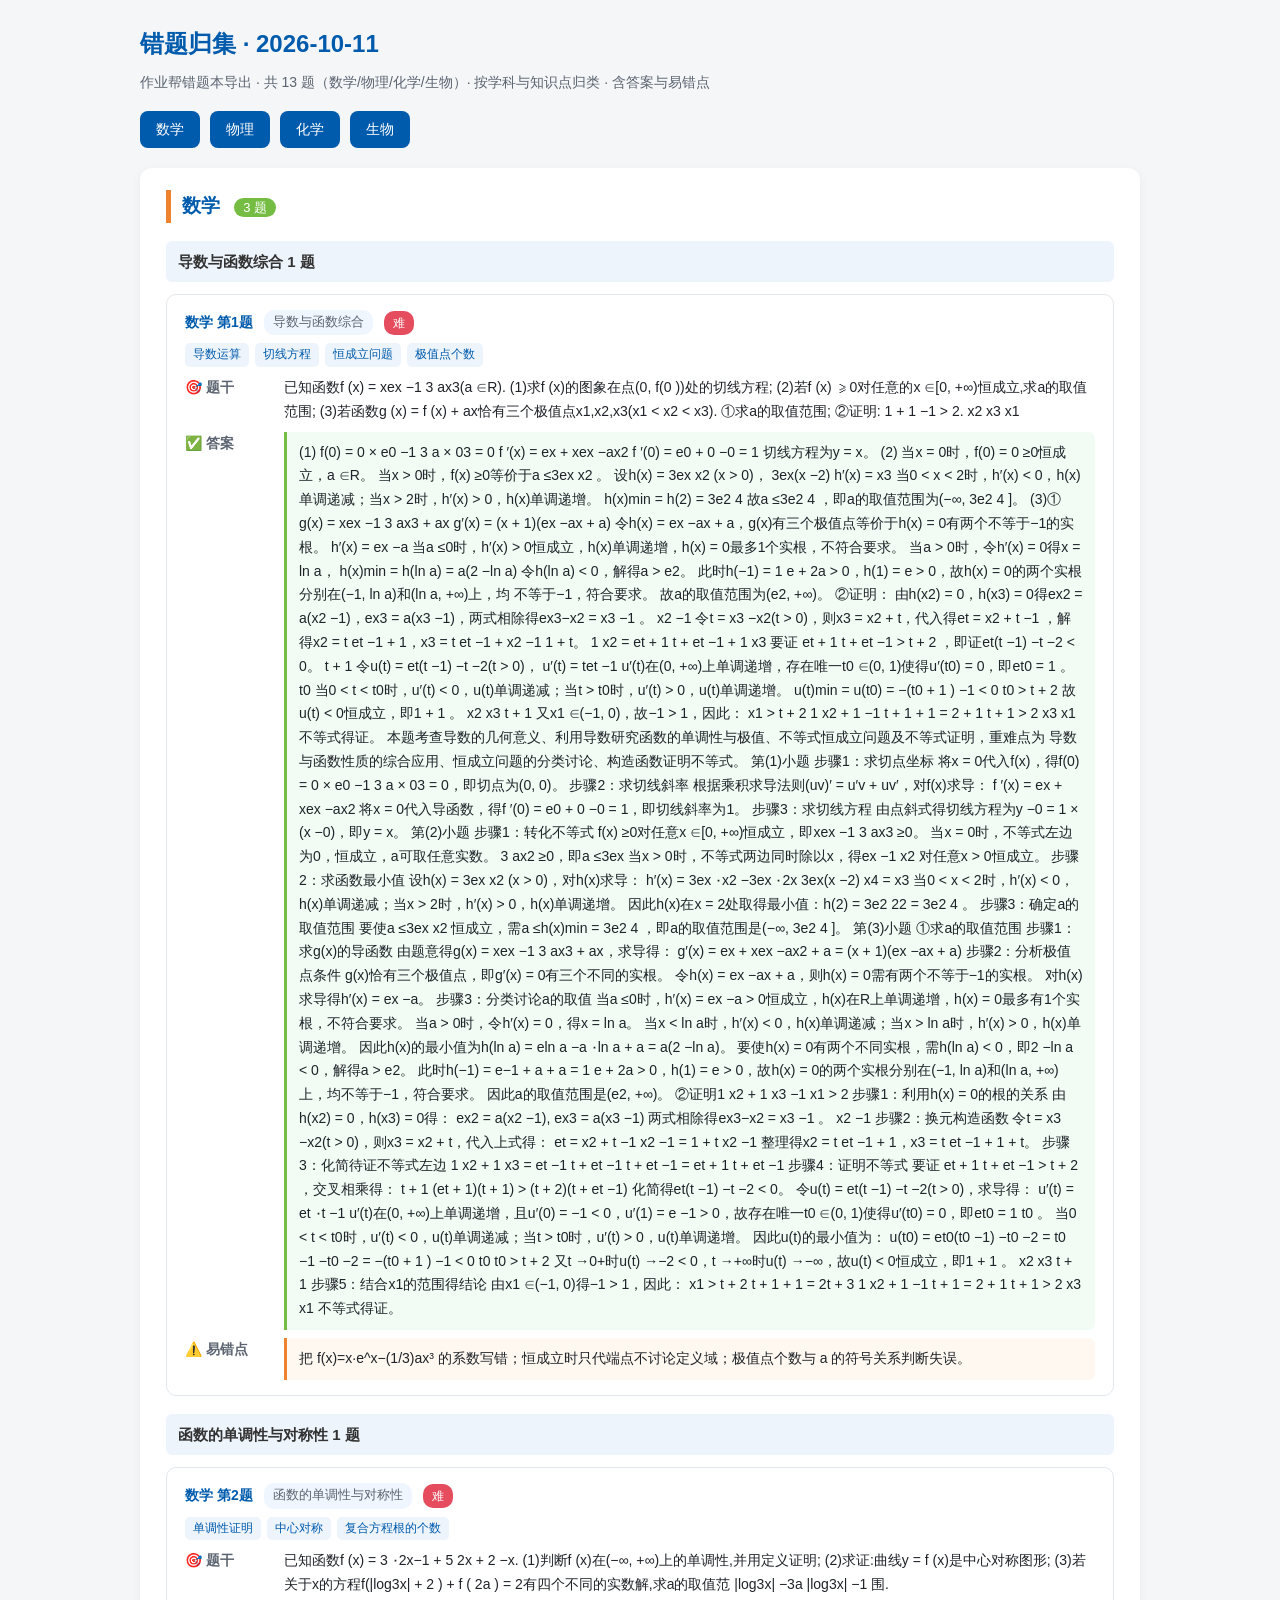
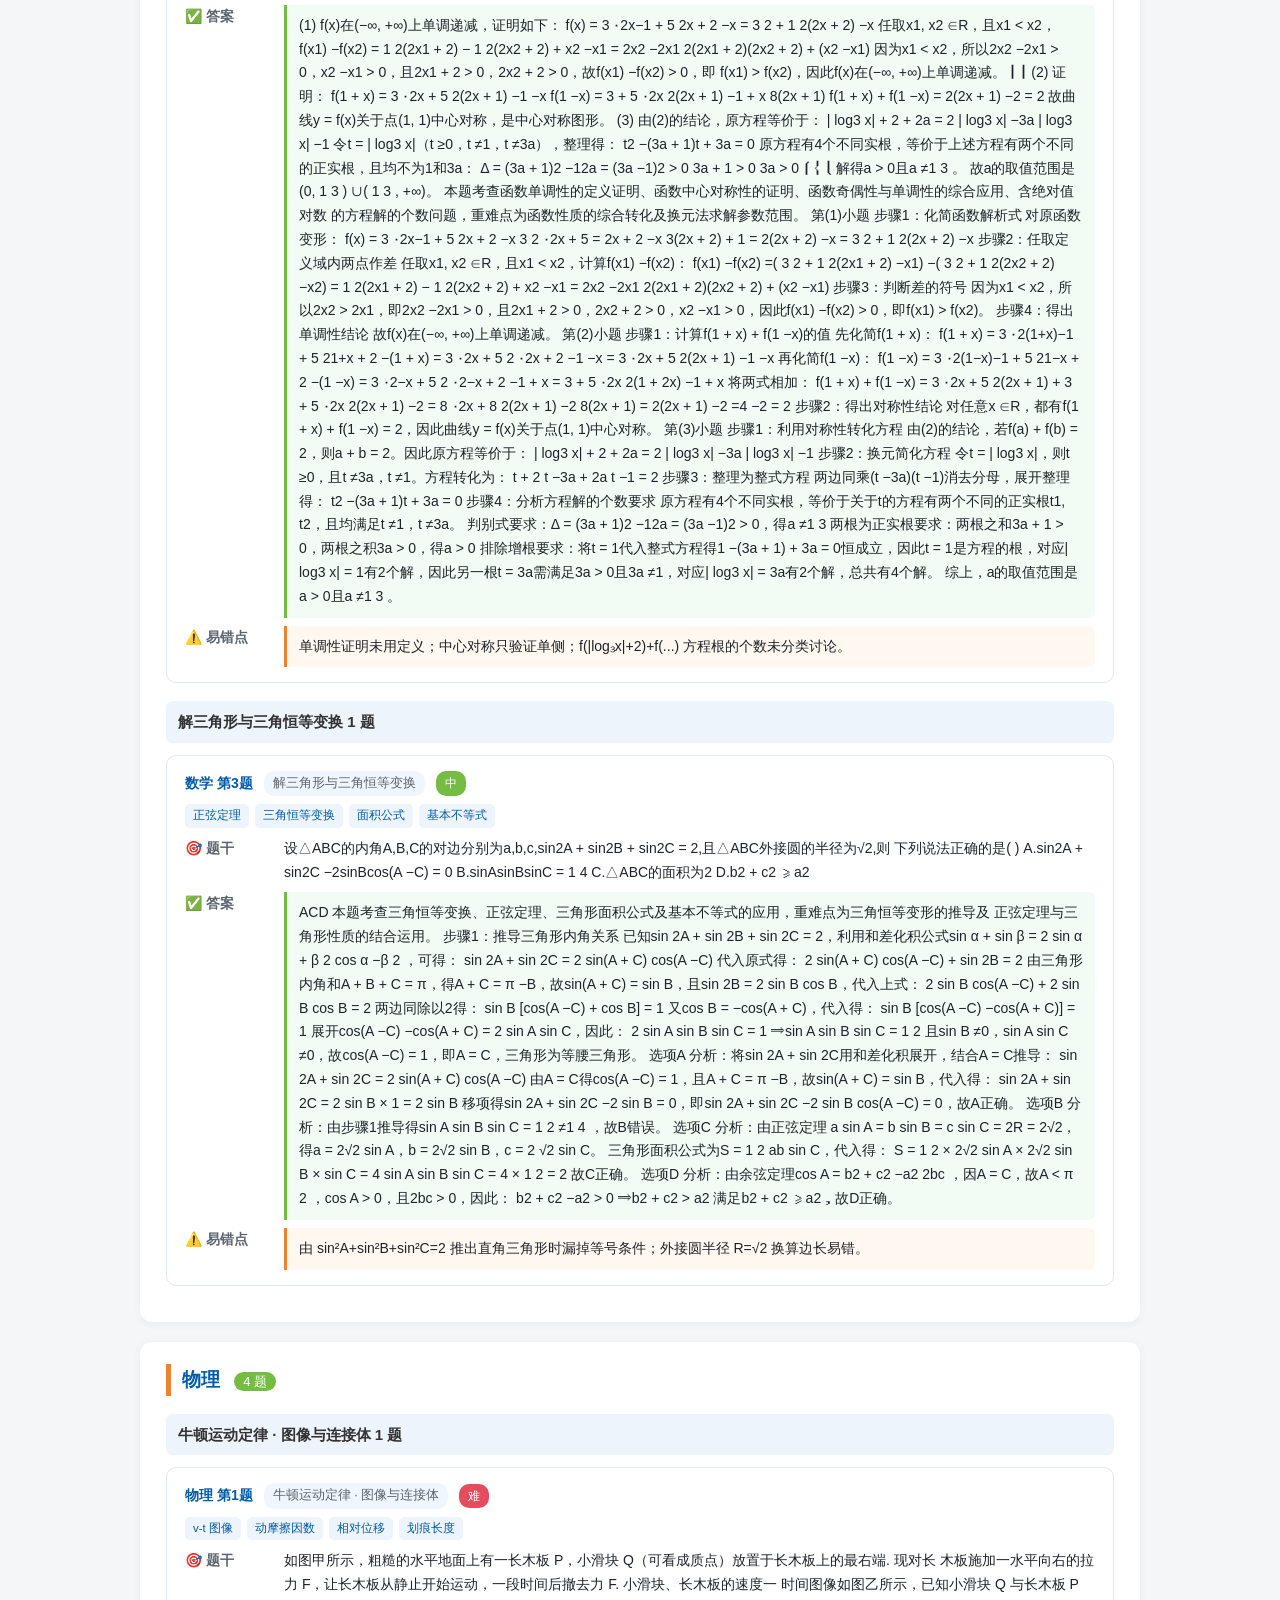
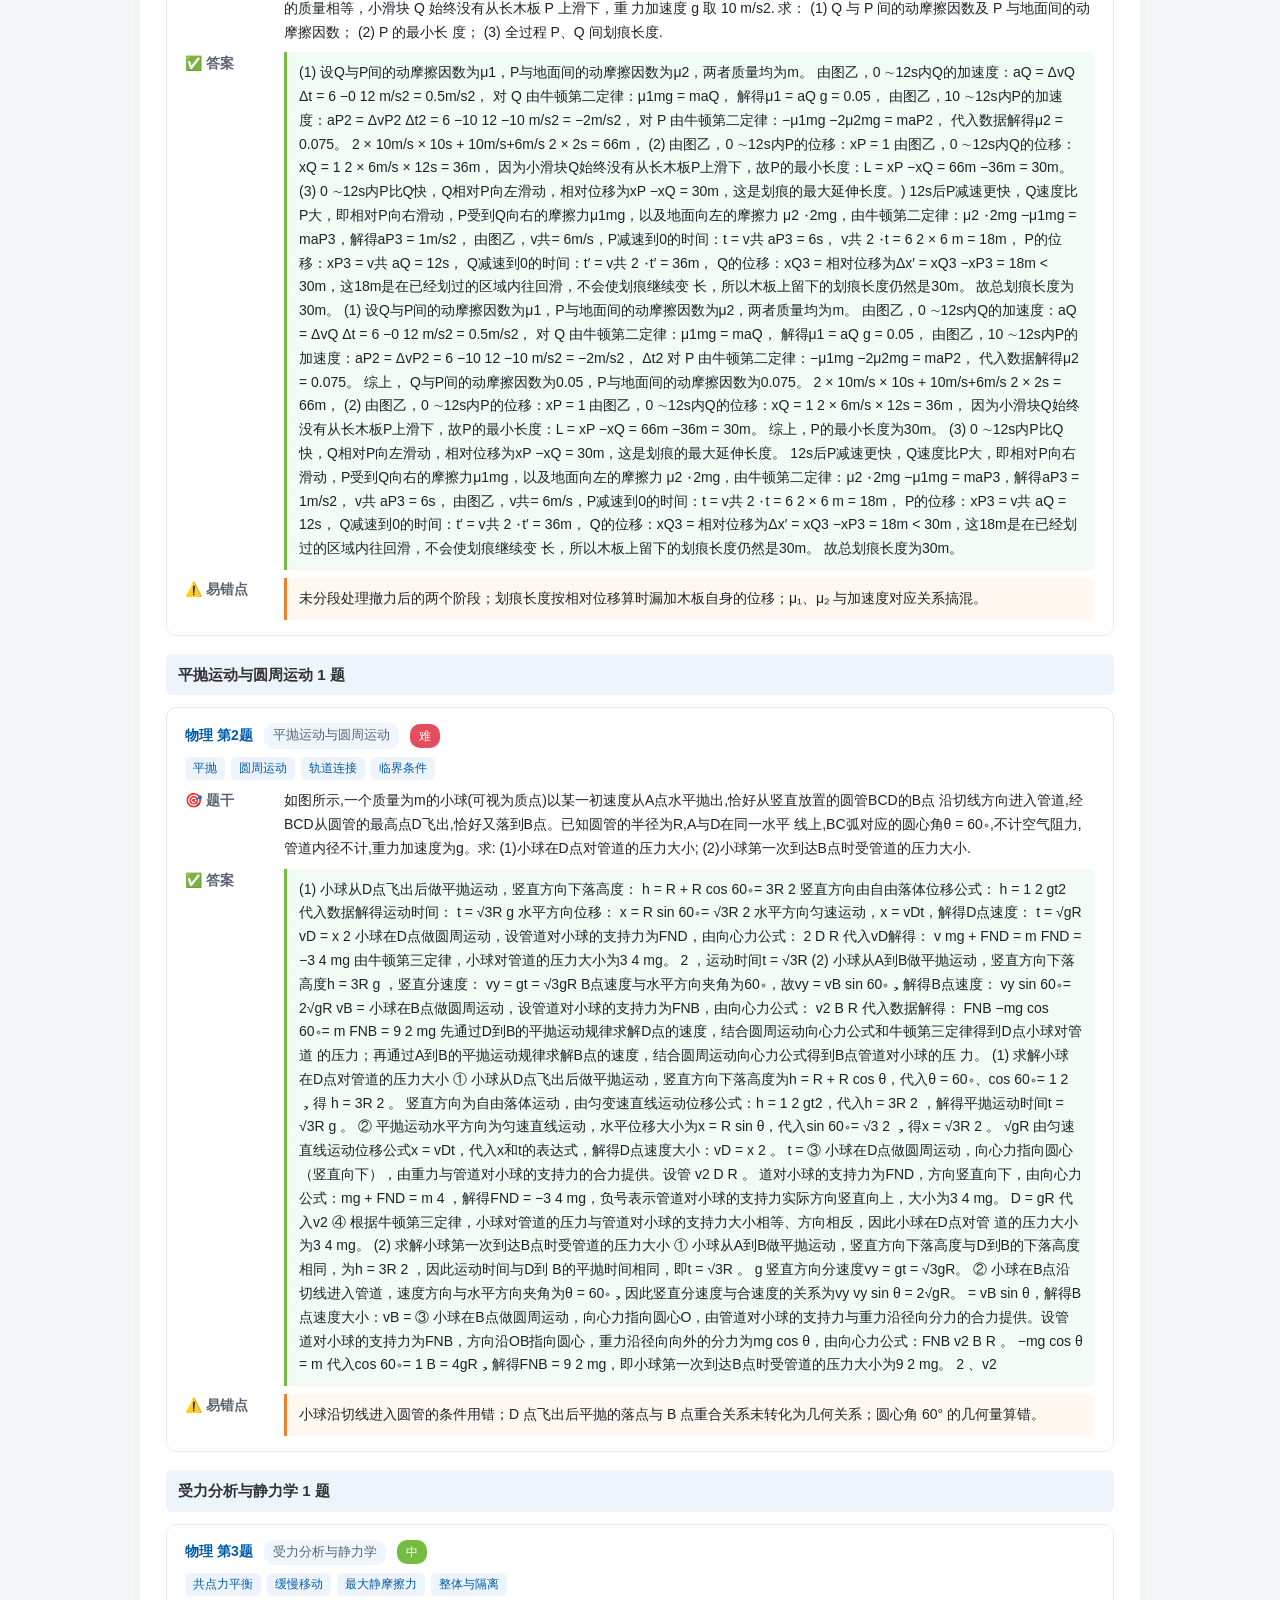
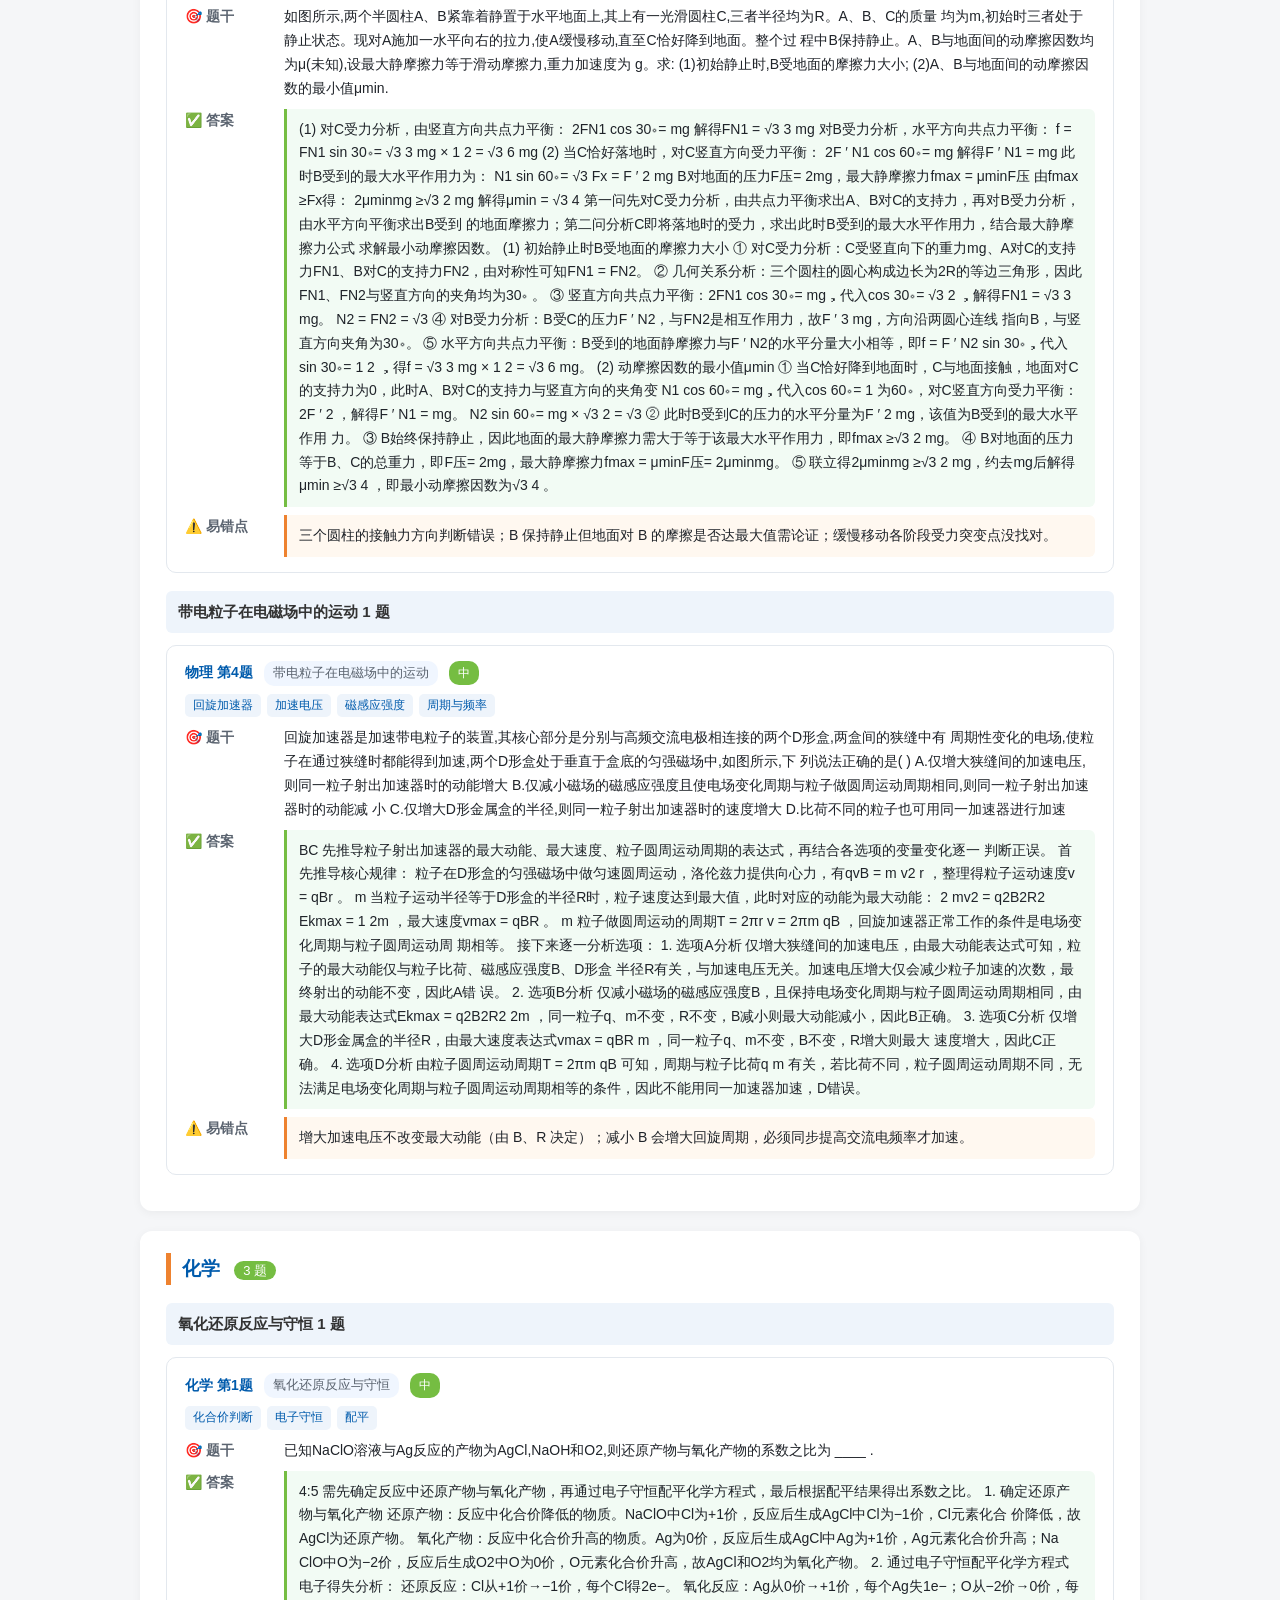
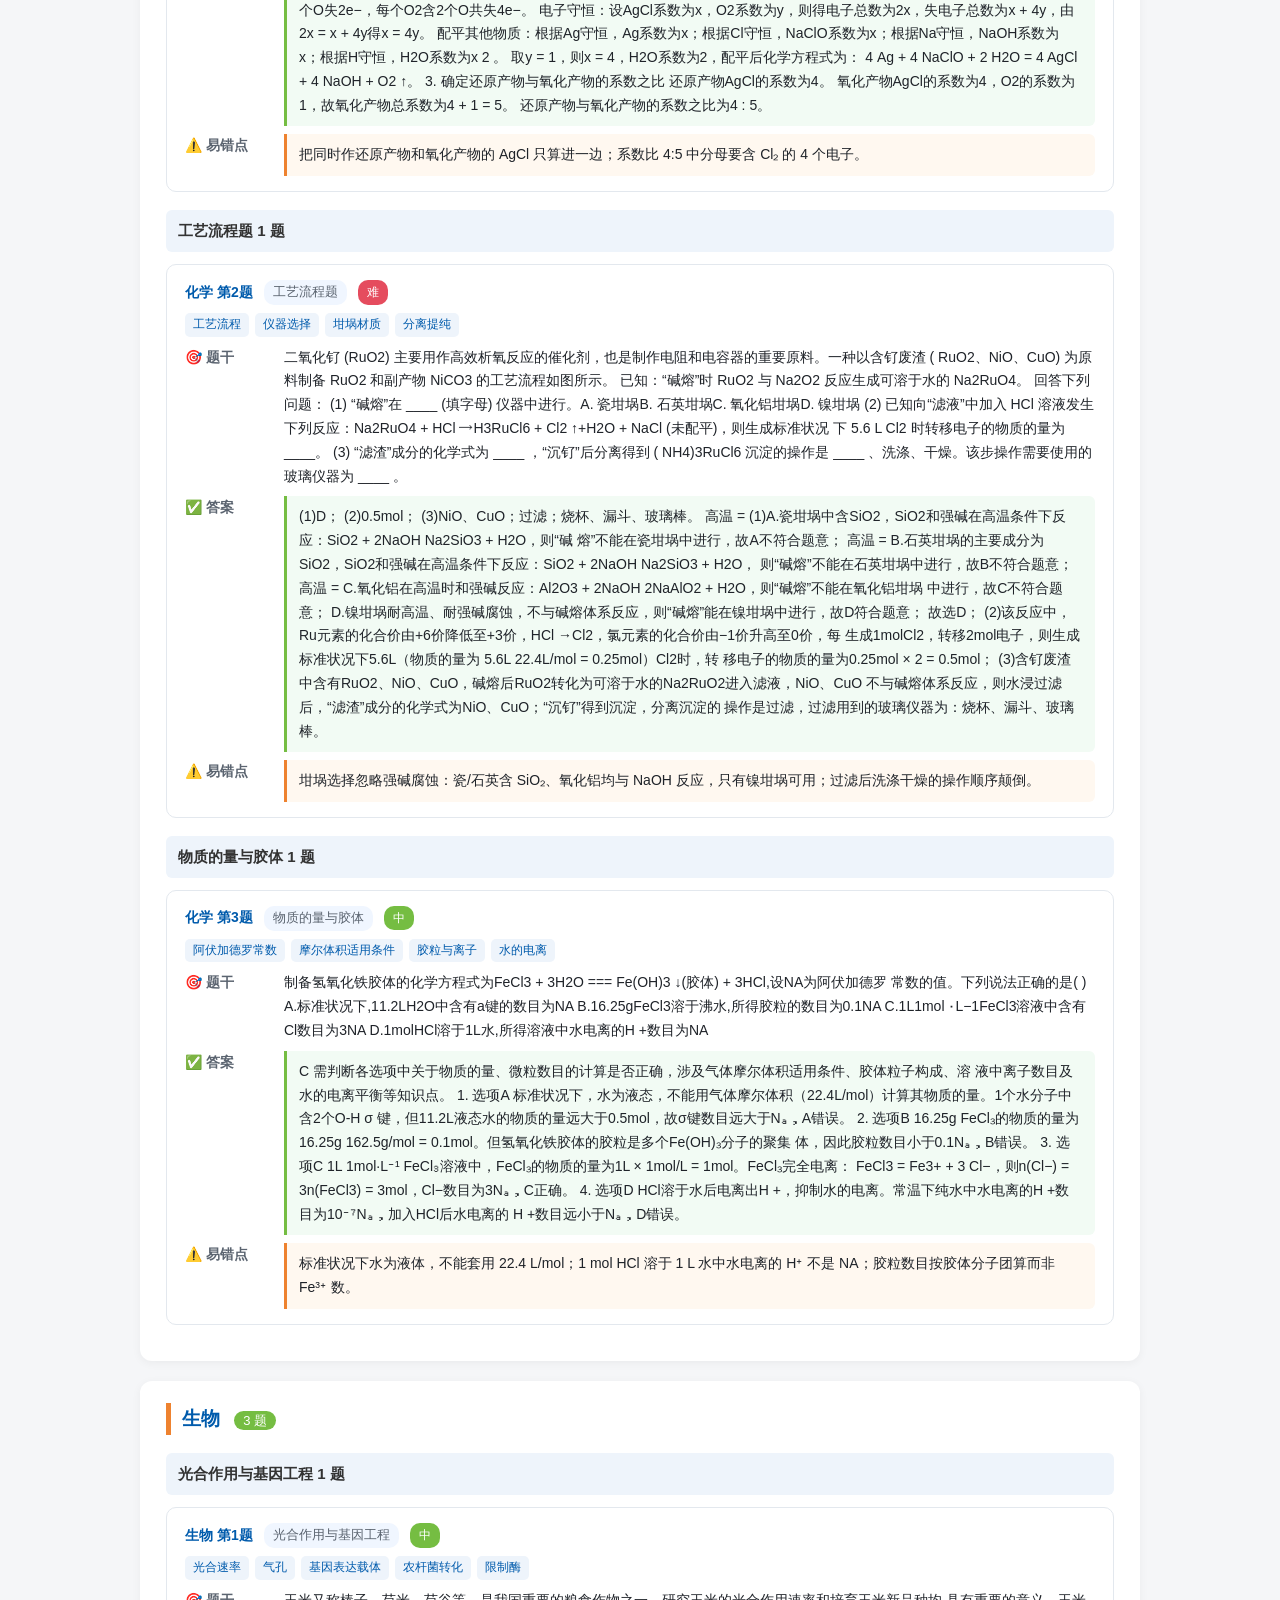
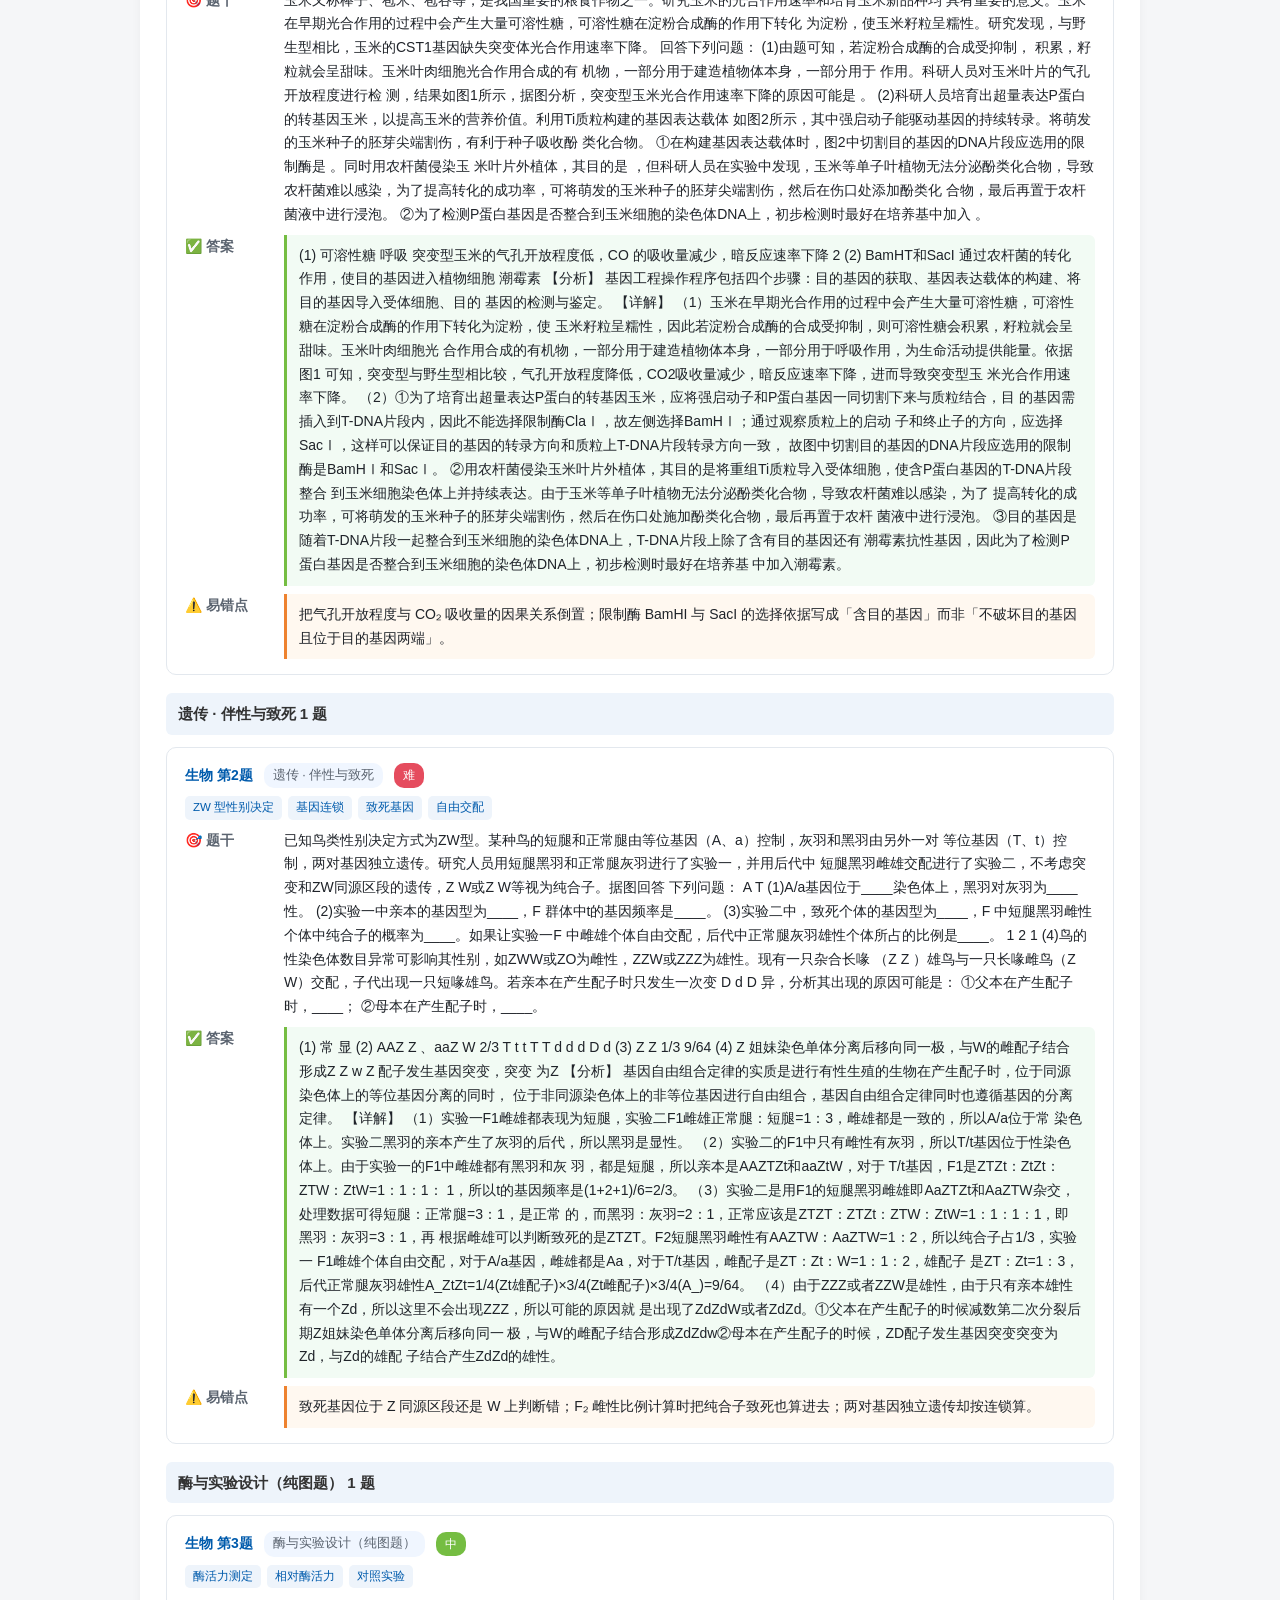
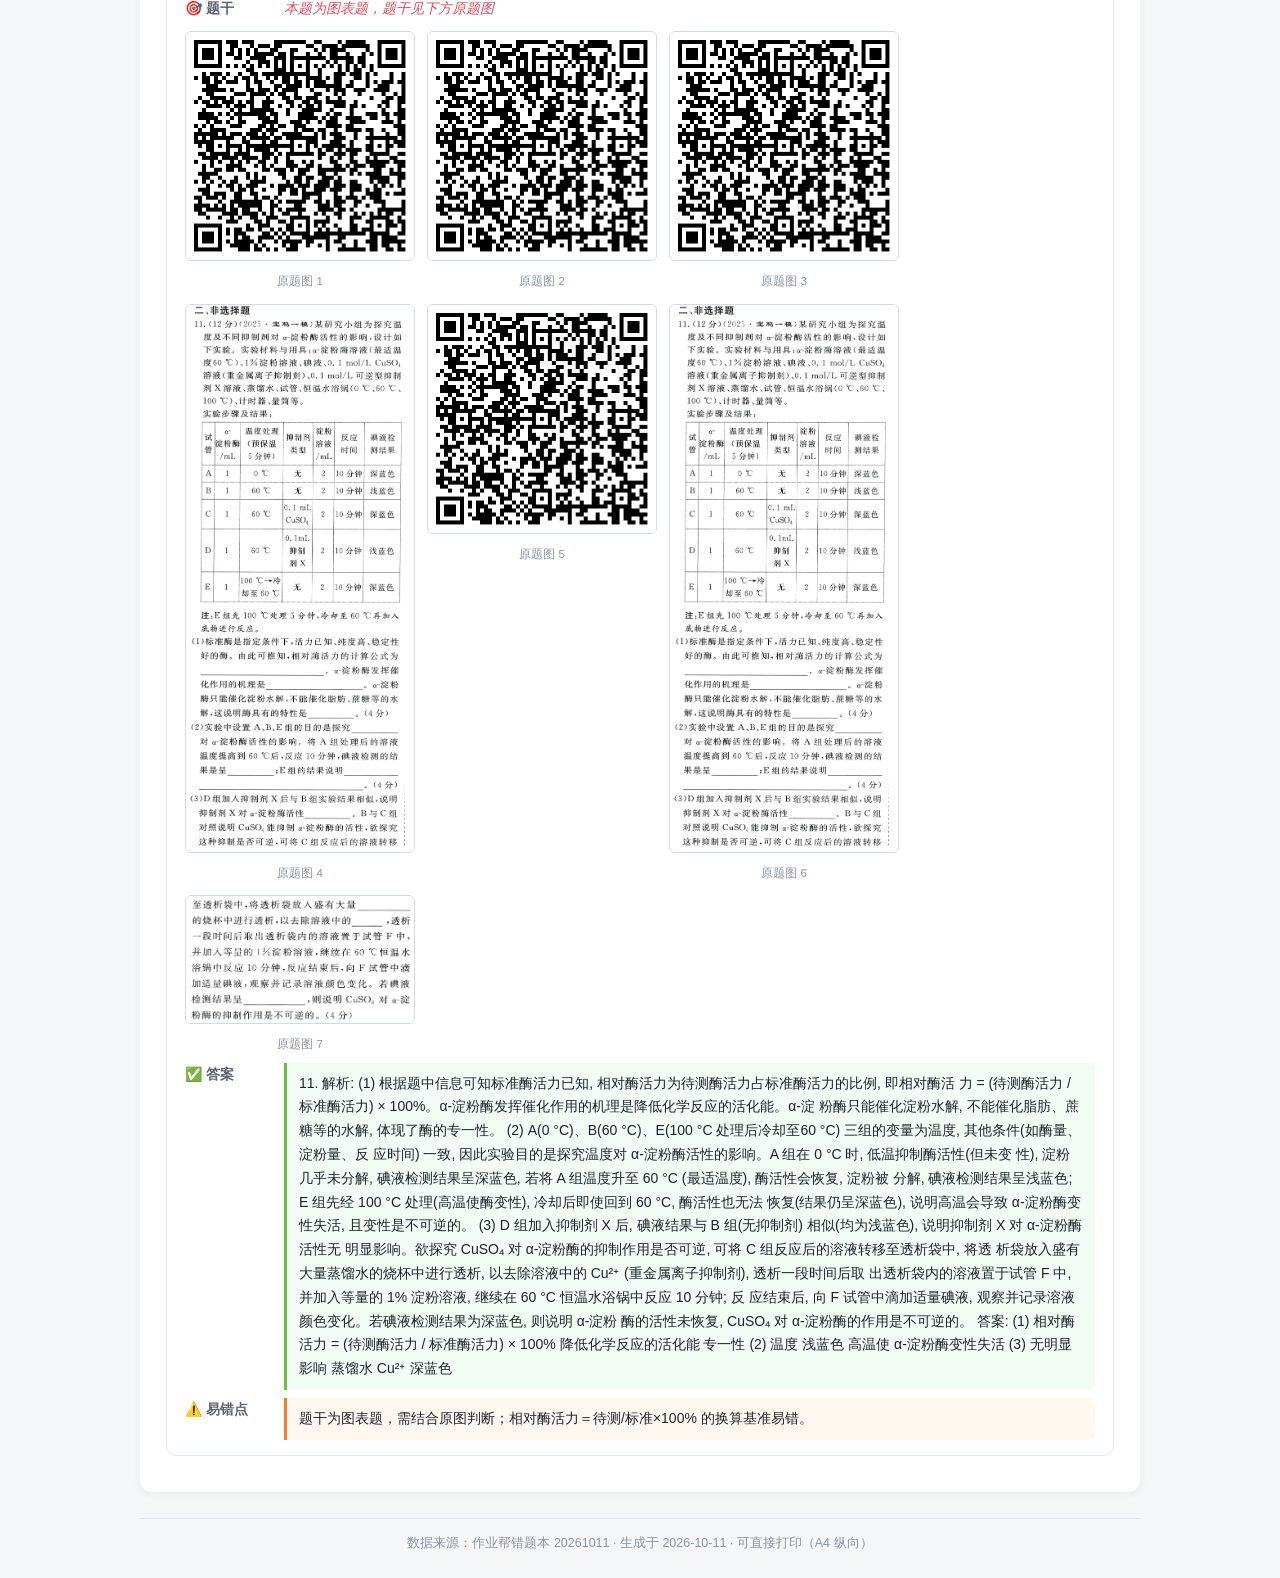
==== commit 69aa9197: "fix(gaokao): 修正 20261011 纯图题的原题图路径 - 图片路径由站点根相对改为同目录相对（./xxx.png）。归档页位于   reports/错题集/20261011/ 下，原写" ====
--- a/reports/错题集/20261011/错题归集_20261011.html
+++ b/reports/错题集/20261011/错题归集_20261011.html
@@ -191,7 +191,7 @@
   </div>
   <div class="q-tags"><span class="tag">酶活力测定</span><span class="tag">相对酶活力</span><span class="tag">对照实验</span></div>
   <div class="block"><span class="label">🎯 题干</span><div class="val"><span class="imgonly">本题为图表题，题干见下方原题图</span></div></div>
-  <div class="imgs"><figure><img src="reports/错题集/20261011/bio-p02-0.png" alt="原题图 1" loading="lazy"><figcaption>原题图 1</figcaption></figure><figure><img src="reports/错题集/20261011/bio-p02-1.png" alt="原题图 2" loading="lazy"><figcaption>原题图 2</figcaption></figure></div>
+  <div class="imgs"><figure><img src="./bio-p02-2.png" alt="原题图 1"><figcaption>原题图 1</figcaption></figure><figure><img src="./bio-p03-2.png" alt="原题图 2"><figcaption>原题图 2</figcaption></figure><figure><img src="./bio-p04-2.png" alt="原题图 3"><figcaption>原题图 3</figcaption></figure><figure><img src="./bio-p04-4.jpeg" alt="原题图 4"><figcaption>原题图 4</figcaption></figure><figure><img src="./bio-p05-2.png" alt="原题图 5"><figcaption>原题图 5</figcaption></figure><figure><img src="./bio-p05-4.jpeg" alt="原题图 6"><figcaption>原题图 6</figcaption></figure><figure><img src="./bio-p05-5.jpeg" alt="原题图 7"><figcaption>原题图 7</figcaption></figure></div>
   <div class="block"><span class="label">✅ 答案</span><div class="val ans">11. 解析: (1) 根据题中信息可知标准酶活力已知, 相对酶活力为待测酶活力占标准酶活力的比例, 即相对酶活 力 = (待测酶活力 / 标准酶活力) × 100%。α-淀粉酶发挥催化作用的机理是降低化学反应的活化能。α-淀 粉酶只能催化淀粉水解, 不能催化脂肪、蔗糖等的水解, 体现了酶的专一性。 (2) A(0 °C)、B(60 °C)、E(100 °C 处理后冷却至60 °C) 三组的变量为温度, 其他条件(如酶量、淀粉量、反 应时间) 一致, 因此实验目的是探究温度对 α-淀粉酶活性的影响。A 组在 0 °C 时, 低温抑制酶活性(但未变 性), 淀粉几乎未分解, 碘液检测结果呈深蓝色, 若将 A 组温度升至 60 °C (最适温度), 酶活性会恢复, 淀粉被 分解, 碘液检测结果呈浅蓝色; E 组先经 100 °C 处理(高温使酶变性), 冷却后即使回到 60 °C, 酶活性也无法 恢复(结果仍呈深蓝色), 说明高温会导致 α-淀粉酶变性失活, 且变性是不可逆的。 (3) D 组加入抑制剂 X 后, 碘液结果与 B 组(无抑制剂) 相似(均为浅蓝色), 说明抑制剂 X 对 α-淀粉酶活性无 明显影响。欲探究 CuSO₄ 对 α-淀粉酶的抑制作用是否可逆, 可将 C 组反应后的溶液转移至透析袋中, 将透 析袋放入盛有大量蒸馏水的烧杯中进行透析, 以去除溶液中的 Cu²⁺ (重金属离子抑制剂), 透析一段时间后取 出透析袋内的溶液置于试管 F 中, 并加入等量的 1% 淀粉溶液, 继续在 60 °C 恒温水浴锅中反应 10 分钟; 反 应结束后, 向 F 试管中滴加适量碘液, 观察并记录溶液颜色变化。若碘液检测结果为深蓝色, 则说明 α-淀粉 酶的活性未恢复, CuSO₄ 对 α-淀粉酶的作用是不可逆的。 答案: (1) 相对酶活力 = (待测酶活力 / 标准酶活力) × 100% 降低化学反应的活化能 专一性 (2) 温度 浅蓝色 高温使 α-淀粉酶变性失活 (3) 无明显影响 蒸馏水 Cu²⁺ 深蓝色</div></div>
   <div class="block"><span class="label">⚠️ 易错点</span><div class="val trap">题干为图表题，需结合原图判断；相对酶活力＝待测/标准×100% 的换算基准易错。</div></div>
 </div></section>
